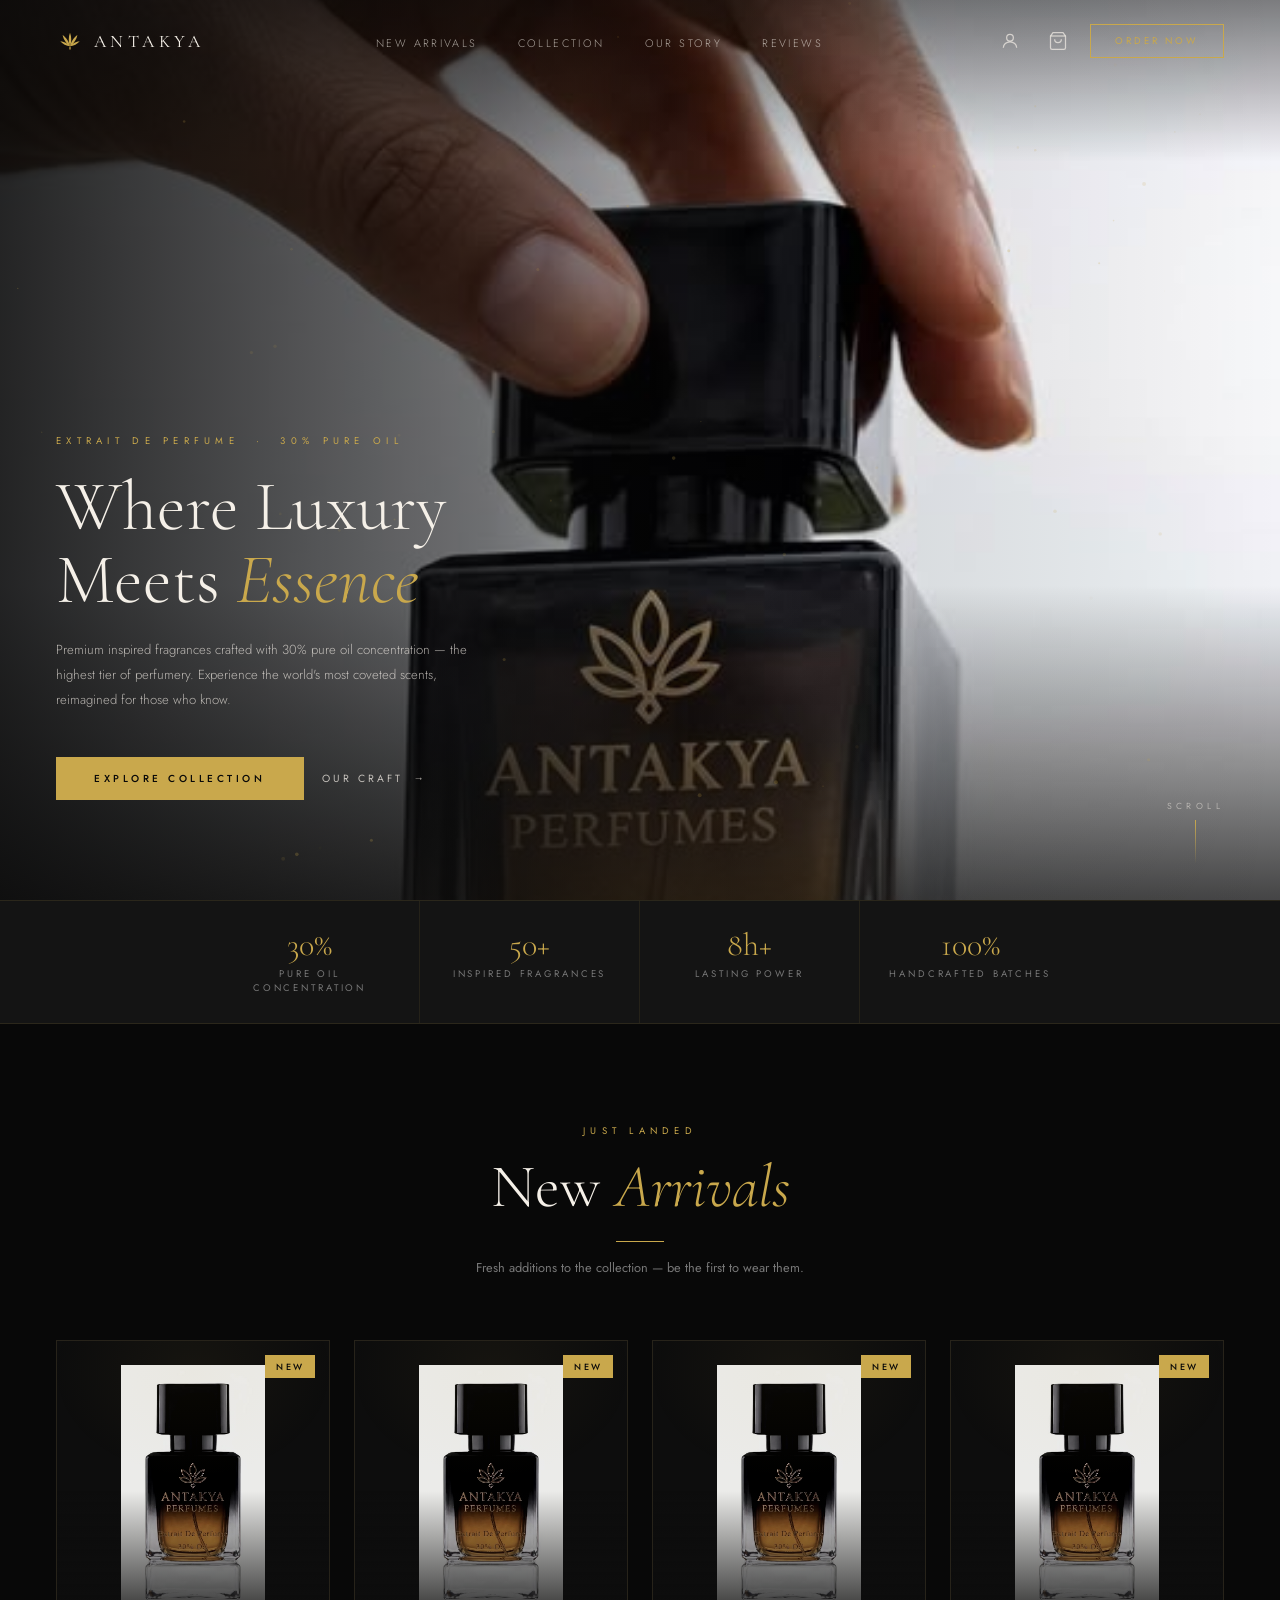
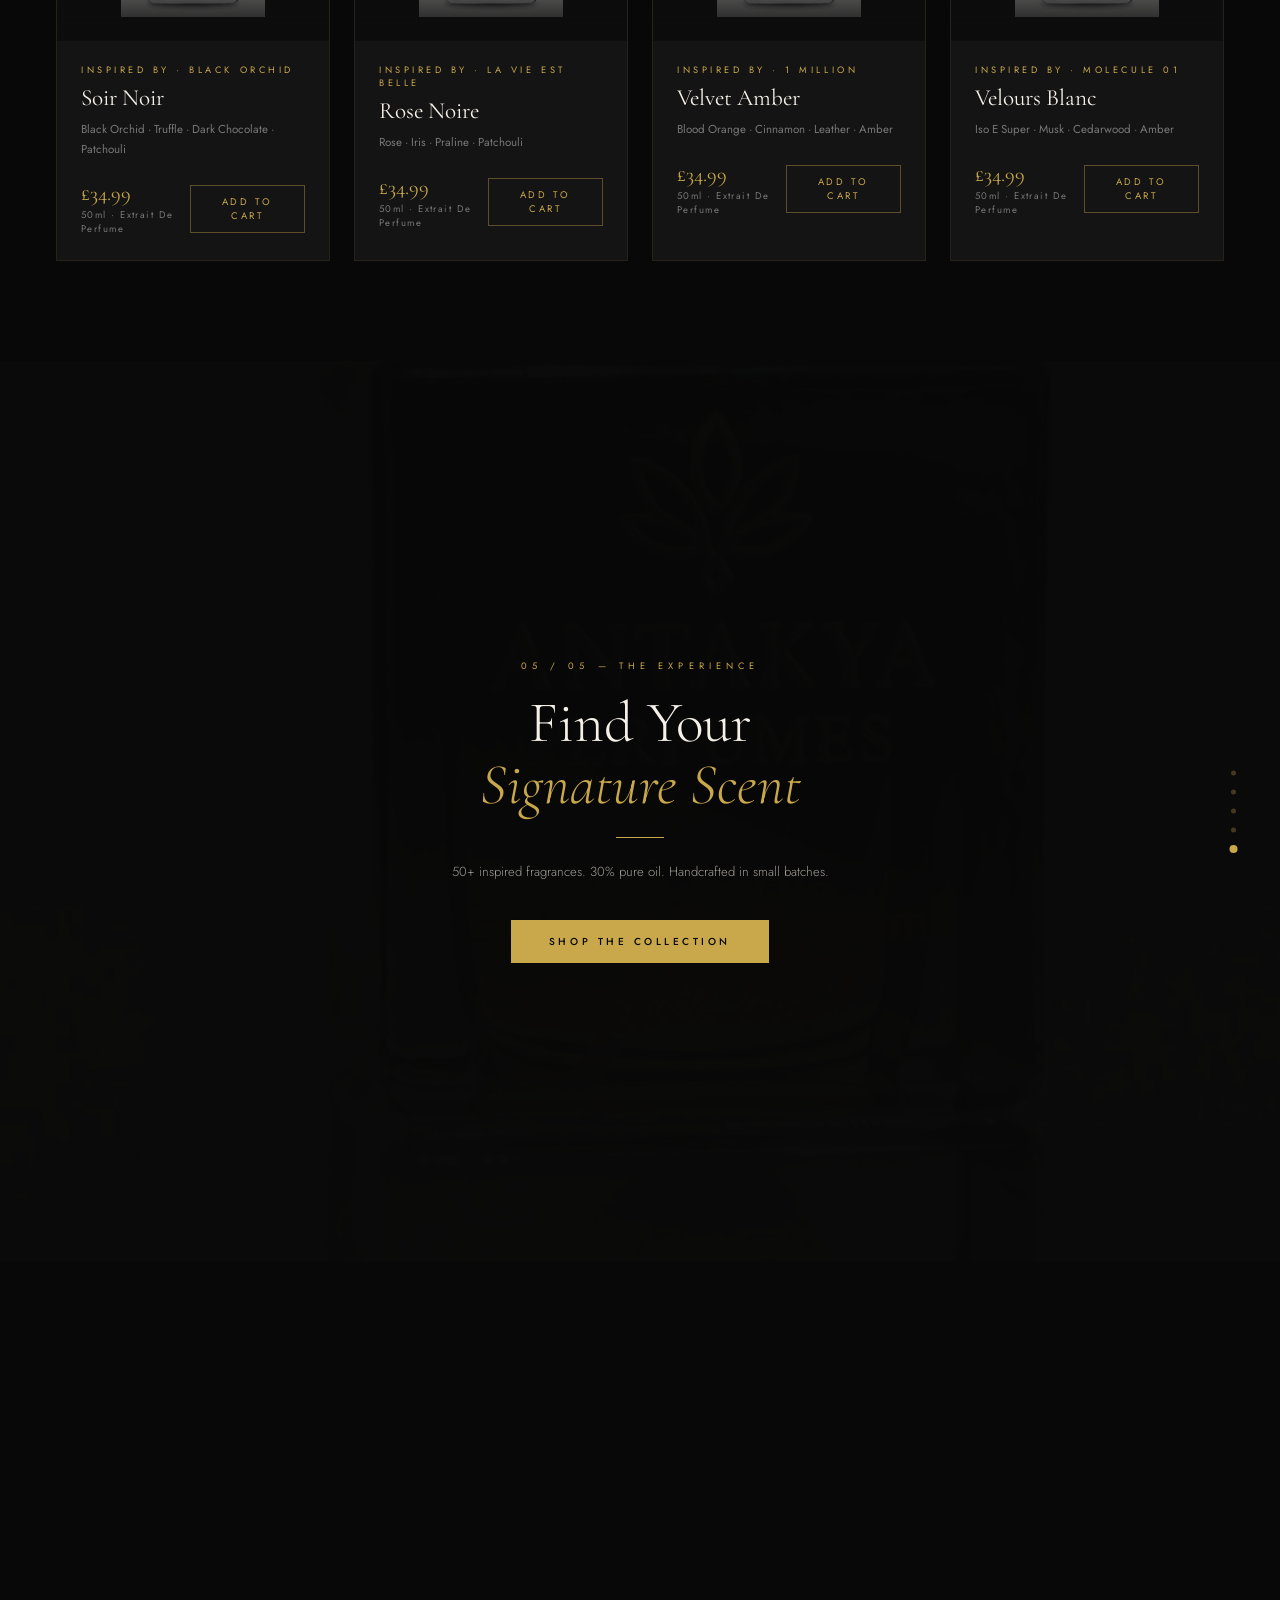
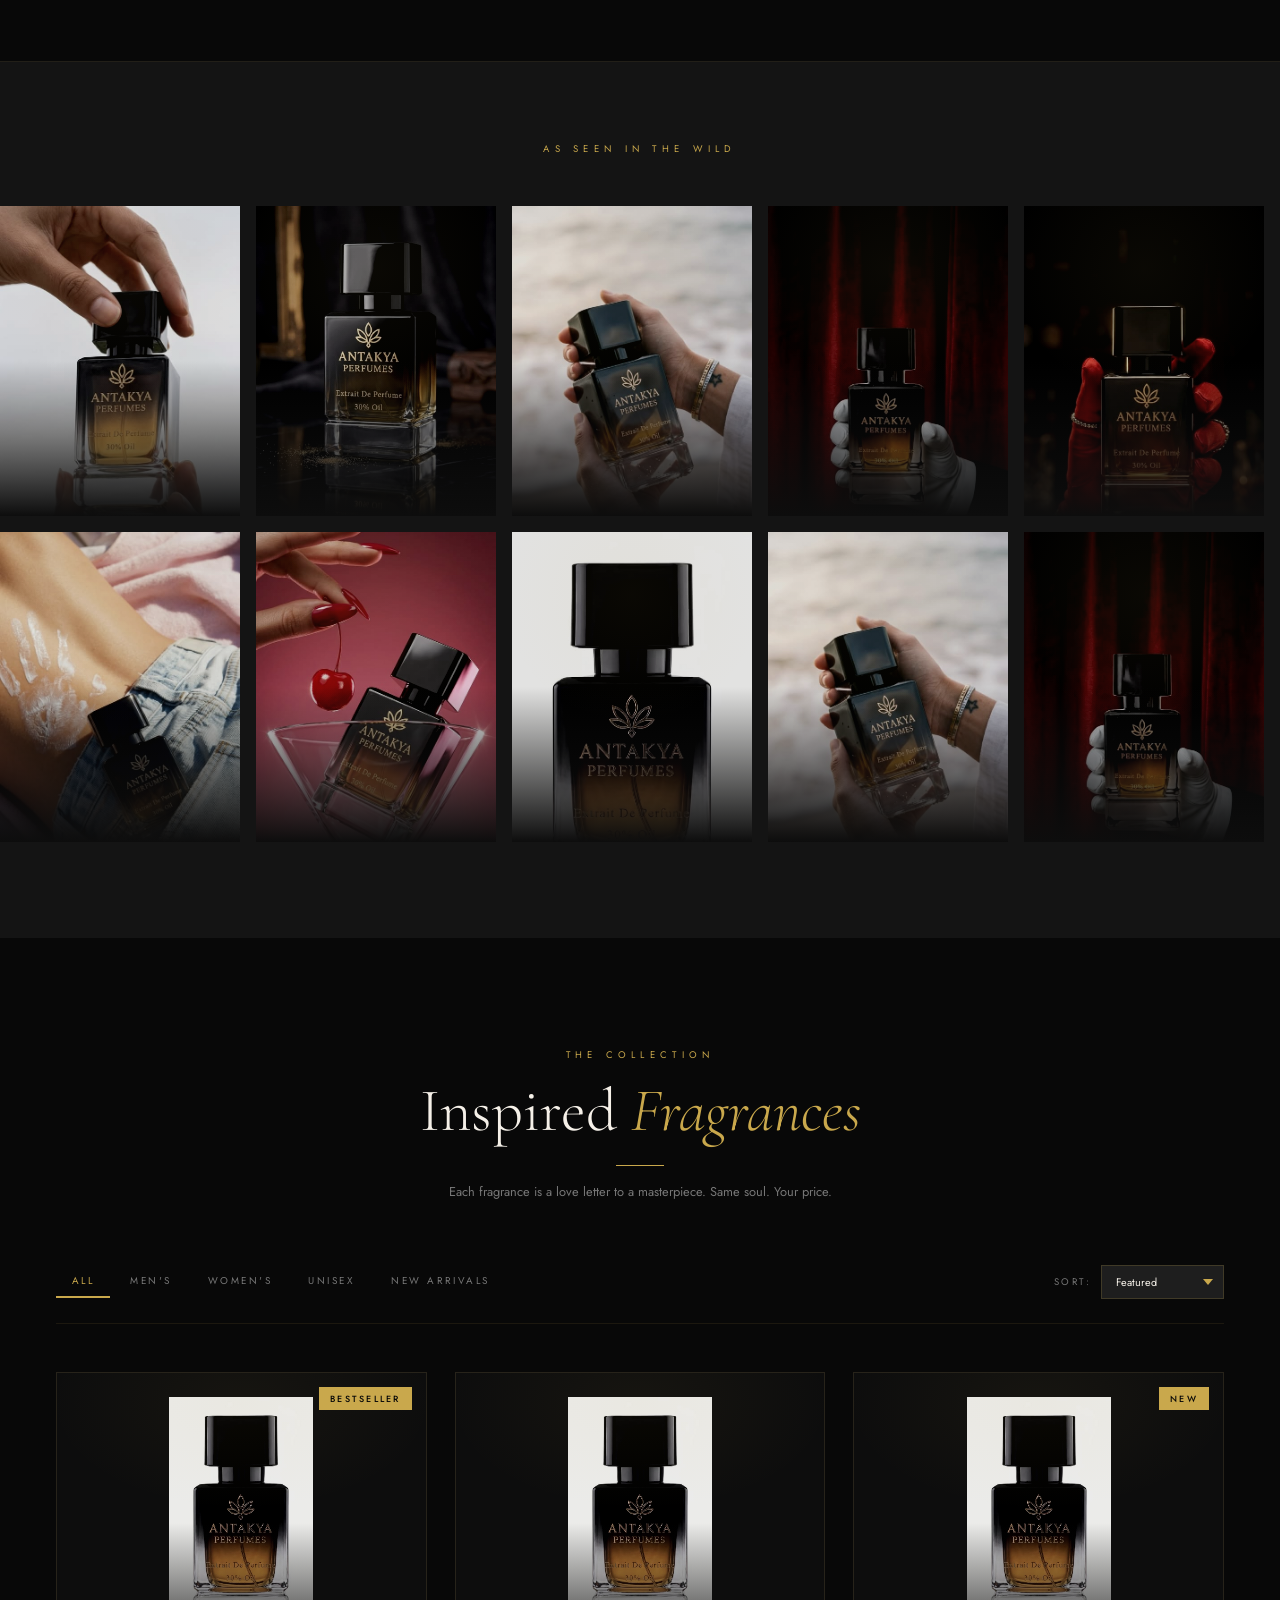
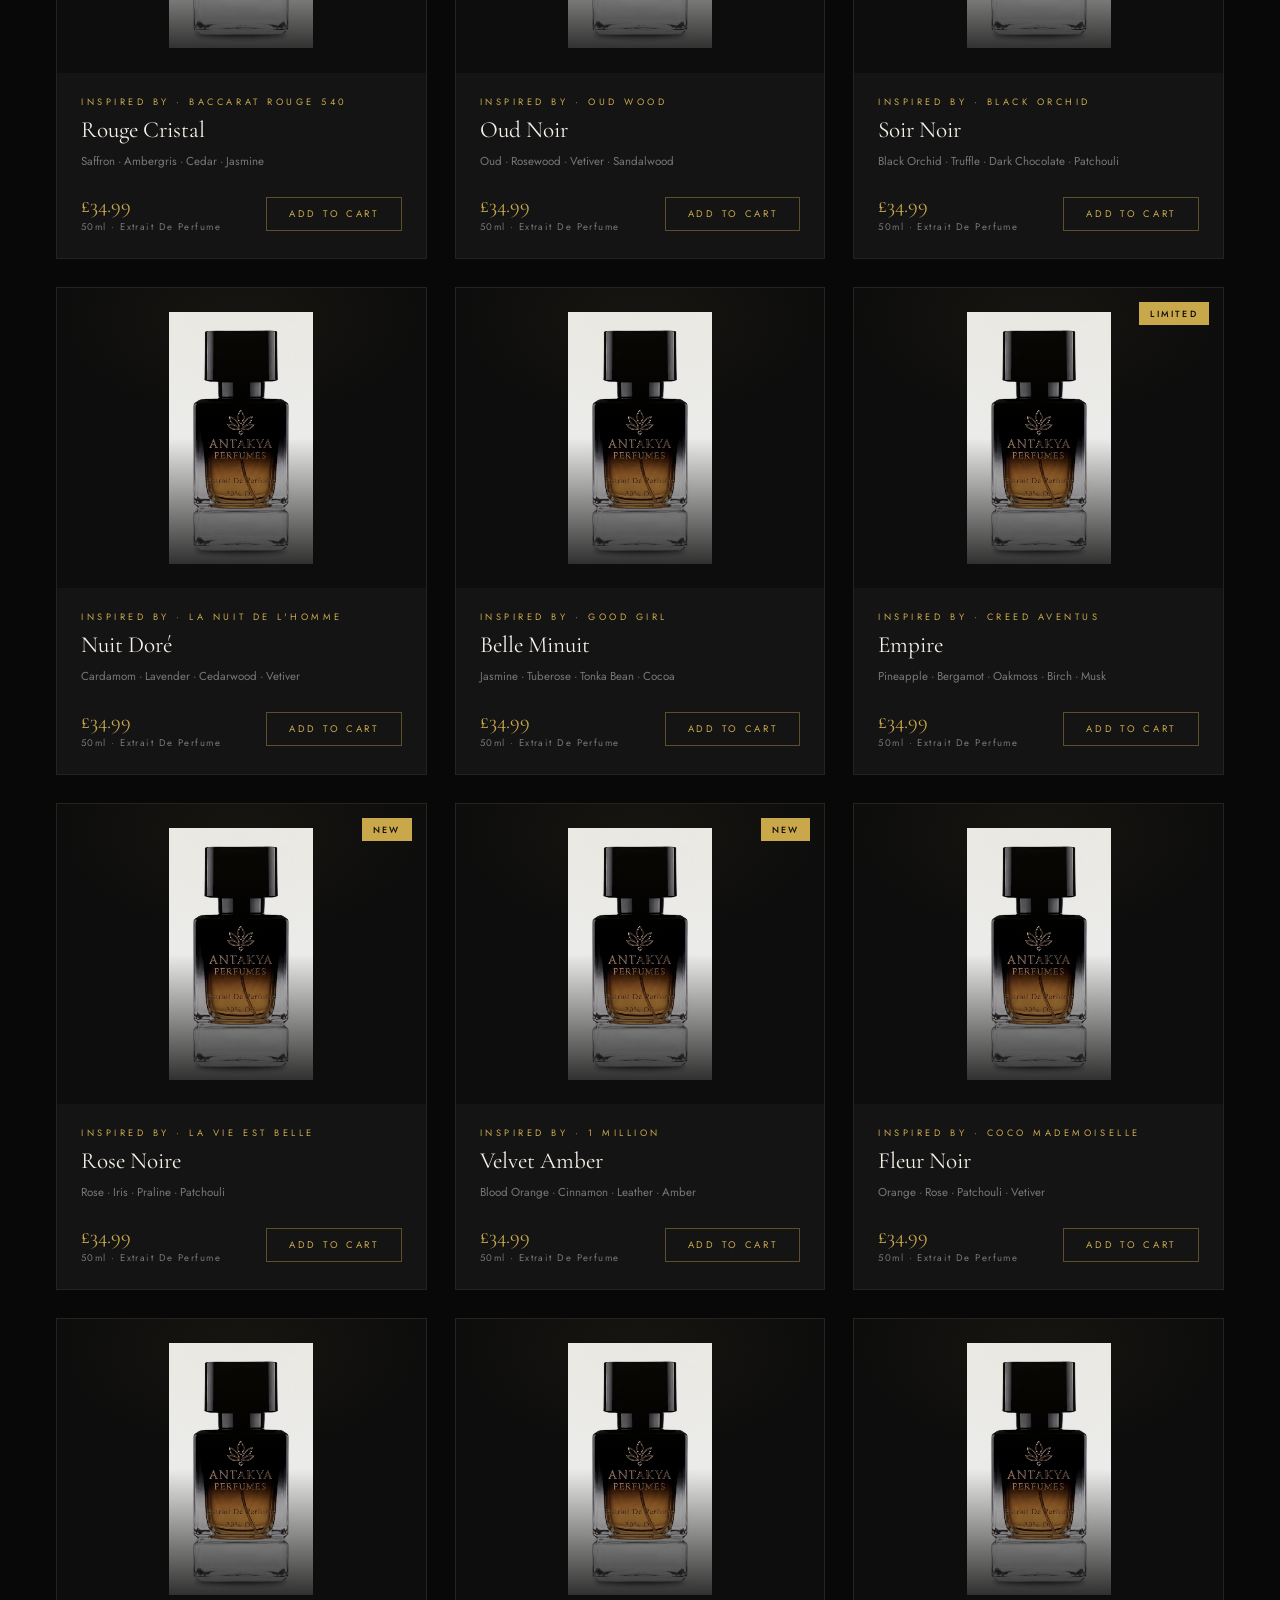
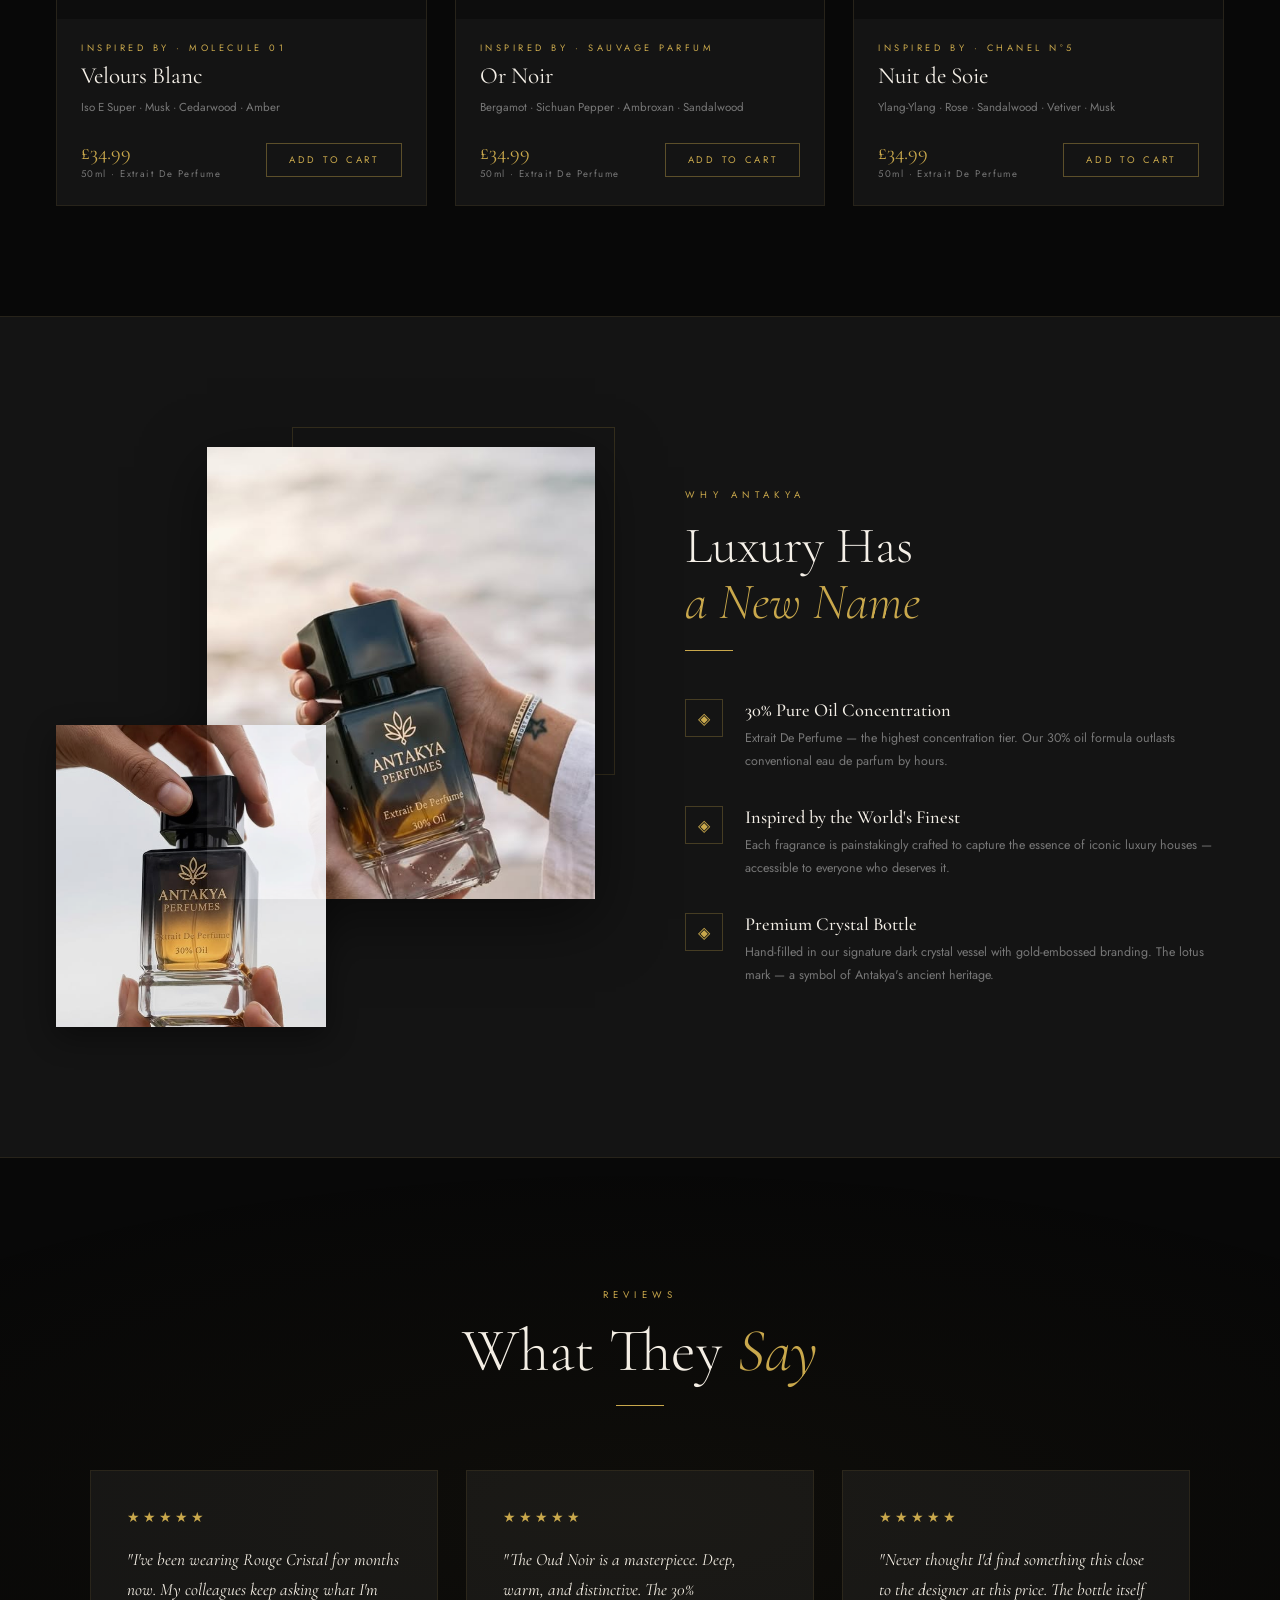
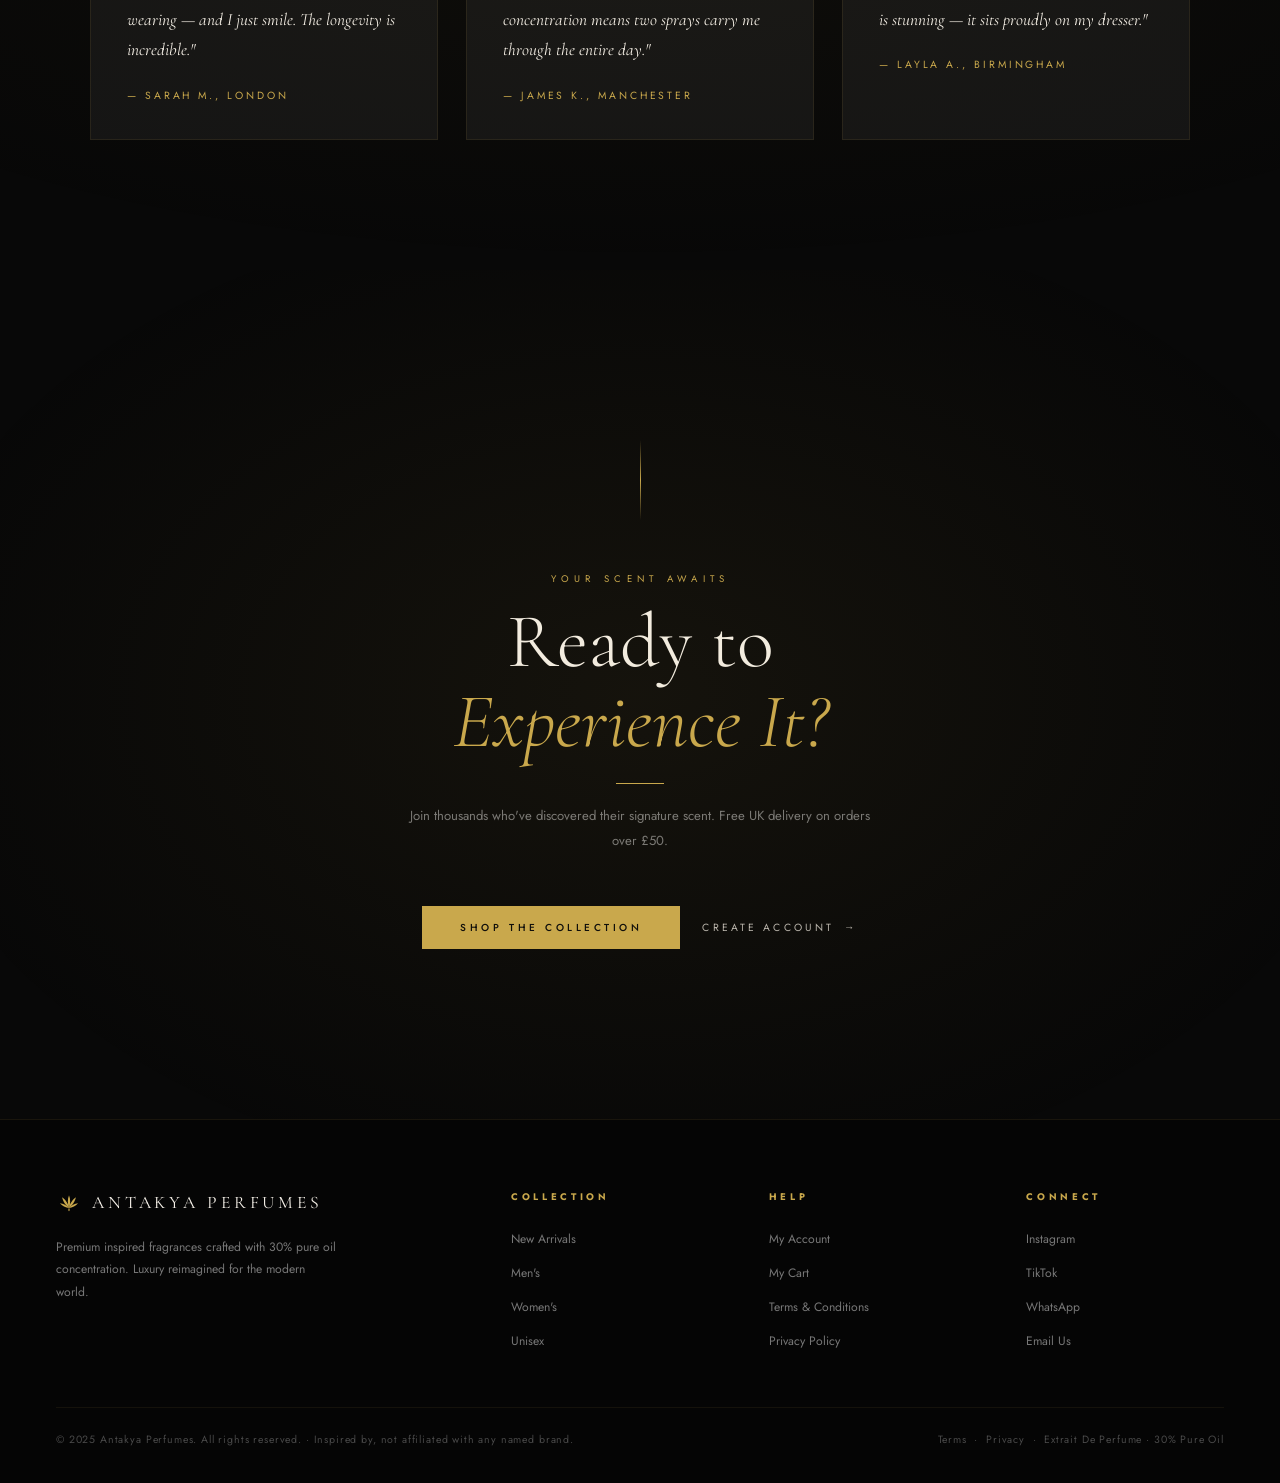
==== index.html @ 70ae2ae8 "Launch Antakya Perfumes website Full e-commerce website for Antakya Perfumes including: - Cinematic " ====
<!DOCTYPE html>
<html lang="en">
<head>
  <meta charset="UTF-8">
  <meta name="viewport" content="width=device-width, initial-scale=1.0">
  <title>Antakya Perfumes | Extrait De Perfume</title>
  <link rel="stylesheet" href="css/shared.css">
  <style>
    /* ── INTRO ──────────────────────────────────── */
    #intro { position:fixed; inset:0; z-index:9999; background:#000; display:flex; flex-direction:column; align-items:center; justify-content:center; gap:20px; transition:opacity 1.2s cubic-bezier(.4,0,.2,1), visibility 1.2s; }
    #intro.out { opacity:0; visibility:hidden; pointer-events:none; }
    .intro-line,.intro-line-b { height:1px; width:0; background:linear-gradient(90deg,transparent,var(--gold),transparent); animation:lineGrow 1.4s cubic-bezier(.4,0,.2,1) forwards; }
    .intro-line { animation-delay:.2s; } .intro-line-b { animation-delay:1.3s; }
    @keyframes lineGrow { to { width:220px; } }
    .intro-logo { text-align:center; opacity:0; transform:translateY(16px); animation:fadeUp 1s ease .9s forwards; }
    .intro-logo svg { width:56px; height:56px; fill:var(--gold); display:block; margin:0 auto 18px; }
    .intro-logo h1 { font-family:'Cormorant Garamond',serif; font-size:2.2rem; letter-spacing:.35em; font-weight:300; color:var(--cream); }
    .intro-logo p { font-size:.62rem; letter-spacing:.55em; text-transform:uppercase; color:var(--gold); margin-top:10px; }
    @keyframes fadeUp { to { opacity:1; transform:none; } }

    /* ── HERO — full-bleed cinematic ────────────── */
    #hero {
      min-height:100vh; position:relative; display:flex;
      align-items:flex-end; overflow:hidden;
      background-image:url('images/hero-hands.jpg');
      background-size:cover;
      background-position:center 18%;
    }
    /* Multi-layer overlay: left dark band for text + bottom fade */
    .hero-overlay {
      position:absolute; inset:0; pointer-events:none;
      background:
        linear-gradient(to right, rgba(8,8,8,.88) 0%, rgba(8,8,8,.55) 38%, rgba(8,8,8,.1) 65%, rgba(8,8,8,0) 100%),
        linear-gradient(to top,   rgba(8,8,8,.75) 0%, rgba(8,8,8,.0) 35%),
        linear-gradient(to bottom,rgba(8,8,8,.5)  0%, transparent 18%);
    }
    #particles-canvas { position:absolute; inset:0; pointer-events:none; opacity:.45; z-index:1; }
    .hero-inner {
      position:relative; z-index:2;
      width:100%; max-width:640px;
      padding:0 56px 100px;
      opacity:0; transform:translateY(28px);
      transition:opacity 1.3s cubic-bezier(.16,1,.3,1) .2s, transform 1.3s cubic-bezier(.16,1,.3,1) .2s;
    }
    .hero-inner.in { opacity:1; transform:none; }
    .hero-eyebrow { font-size:.6rem; letter-spacing:.55em; text-transform:uppercase; color:var(--gold); margin-bottom:22px; display:block; }
    .hero-h1 { font-family:'Cormorant Garamond',serif; font-size:clamp(3rem,5.5vw,5.5rem); font-weight:300; line-height:1.04; color:var(--cream); margin-bottom:22px; }
    .hero-h1 em { font-style:italic; color:var(--gold); }
    .hero-sub { font-size:.82rem; line-height:1.9; color:rgba(245,240,232,.7); max-width:440px; margin-bottom:44px; font-weight:300; }
    .hero-actions { display:flex; gap:18px; align-items:center; flex-wrap:wrap; }
    /* Ken Burns on the whole hero background */
    @keyframes heroKB { from{background-size:110%} to{background-size:100%} }
    #hero { animation:heroKB 8s cubic-bezier(.16,1,.3,1) forwards; }
    .hero-scroll {
      position:absolute; bottom:36px; right:56px; z-index:3;
      display:flex; flex-direction:column; align-items:center; gap:8px;
      opacity:0; animation:fadeUp .8s ease 3.8s forwards;
    }
    .hero-scroll span { font-size:.55rem; letter-spacing:.5em; text-transform:uppercase; color:rgba(245,240,232,.5); }
    .scroll-bar { width:1px; height:44px; background:linear-gradient(to bottom,var(--gold),transparent); animation:scrollDrop 2.4s ease-in-out infinite; }
    @keyframes scrollDrop { 0%{transform:scaleY(0);transform-origin:top;opacity:1}45%{transform:scaleY(1);transform-origin:top;opacity:1}46%{transform:scaleY(1);transform-origin:bottom;opacity:1}100%{transform:scaleY(0);transform-origin:bottom;opacity:0} }

    /* ── STATS ──────────────────────────────────── */
    .stats-bar { background:var(--dark-2); border-top:1px solid rgba(201,168,76,.12); border-bottom:1px solid rgba(201,168,76,.12); display:flex; justify-content:center; }
    .stat-item { flex:1; max-width:220px; padding:28px 24px; text-align:center; border-right:1px solid rgba(201,168,76,.1); }
    .stat-item:last-child { border-right:none; }
    .stat-num { font-family:'Cormorant Garamond',serif; font-size:2rem; color:var(--gold); font-weight:300; line-height:1; }
    .stat-lbl { font-size:.6rem; letter-spacing:.3em; text-transform:uppercase; color:var(--muted); margin-top:6px; }

    /* ── NEW ARRIVALS ───────────────────────────── */
    #new-arrivals { padding:100px 56px; overflow:hidden; }
    .section-head { text-align:center; margin-bottom:60px; }
    .section-tag { font-size:.6rem; letter-spacing:.55em; text-transform:uppercase; color:var(--gold); margin-bottom:16px; }
    .section-h2 { font-family:'Cormorant Garamond',serif; font-size:clamp(2.4rem,5vw,3.8rem); font-weight:300; color:var(--cream); line-height:1.1; }
    .section-h2 em { font-style:italic; color:var(--gold); }
    .section-sub { font-size:.8rem; color:var(--muted); line-height:1.9; margin-top:12px; }
    .new-grid { display:grid; grid-template-columns:repeat(auto-fill,minmax(260px,1fr)); gap:24px; max-width:1280px; margin:0 auto; }
    .new-badge { display:inline-block; background:var(--gold); color:var(--black); font-size:.55rem; letter-spacing:.25em; text-transform:uppercase; padding:4px 10px; font-weight:500; margin-bottom:10px; }

    /* ── HYPERFRAMES ─────────────────────────────── */
    #hyperframes { position:relative; height:500vh; }
    .hf-sticky { position:sticky; top:0; height:100vh; overflow:hidden; }
    .frame { position:absolute; inset:0; display:flex; align-items:center; justify-content:center; opacity:0; pointer-events:none; transition:opacity .9s cubic-bezier(.4,0,.2,1); }
    .frame.active { opacity:1; pointer-events:auto; }
    .frame-overlay { position:absolute; inset:0; pointer-events:none; }
    .frame-bg { position:absolute; inset:0; background-size:cover; background-position:center; transform:scale(1.06); transition:transform 1.2s cubic-bezier(.4,0,.2,1),filter 1.2s; filter:brightness(.22) saturate(1.2); }
    .frame.active .frame-bg { transform:scale(1); filter:brightness(.28) saturate(1.3); }
    .frame-body { position:relative; z-index:2; display:flex; align-items:center; gap:72px; max-width:1160px; width:100%; padding:0 56px; }
    .frame-body--center { justify-content:center; }
    .frame-text-col { flex:1; }
    .frame-img-col { flex:1; display:flex; justify-content:center; }
    .frame-img-col img { max-height:78vh; max-width:100%; object-fit:contain; filter:drop-shadow(0 24px 70px rgba(0,0,0,.8)); opacity:0; transform:translateY(24px); transition:opacity .9s ease .3s,transform .9s cubic-bezier(.16,1,.3,1) .3s; }
    .frame.active .frame-img-col img { opacity:1; transform:none; }
    .frame-tag { font-size:.58rem; letter-spacing:.55em; text-transform:uppercase; color:var(--gold); margin-bottom:20px; opacity:0; transform:translateY(14px); transition:opacity .7s ease .15s,transform .7s ease .15s; }
    .frame.active .frame-tag { opacity:1; transform:none; }
    .frame-h2 { font-family:'Cormorant Garamond',serif; font-size:clamp(2.4rem,4.5vw,4.2rem); font-weight:300; line-height:1.08; color:var(--cream); margin-bottom:20px; opacity:0; transform:translateY(20px); transition:opacity .8s ease .25s,transform .8s cubic-bezier(.16,1,.3,1) .25s; }
    .frame.active .frame-h2 { opacity:1; transform:none; }
    .frame-h2 em { font-style:italic; color:var(--gold); }
    .frame-rule { width:0; height:1px; background:var(--gold); margin-bottom:22px; transition:width .7s ease .45s; }
    .frame.active .frame-rule { width:48px; }
    .frame-p { font-size:.82rem; line-height:1.9; color:rgba(245,240,232,.65); max-width:440px; font-weight:300; opacity:0; transform:translateY(14px); transition:opacity .7s ease .4s,transform .7s ease .4s; }
    .frame.active .frame-p { opacity:1; transform:none; }
    .frame-cta-wrap { margin-top:36px; opacity:0; transform:translateY(14px); transition:opacity .6s ease .6s,transform .6s ease .6s; }
    .frame.active .frame-cta-wrap { opacity:1; transform:none; }
    .hf-dots { position:absolute; right:44px; top:50%; transform:translateY(-50%); z-index:10; display:flex; flex-direction:column; gap:14px; }
    .hf-dot { width:5px; height:5px; border-radius:50%; background:rgba(201,168,76,.3); cursor:pointer; transition:background .3s,transform .3s; }
    .hf-dot.on { background:var(--gold); transform:scale(1.6); }

    /* ── GALLERY STRIP ──────────────────────────── */
    #gallery { padding:80px 0; background:var(--dark-2); border-top:1px solid rgba(201,168,76,.08); overflow:hidden; }
    .gallery-label { text-align:center; font-size:.6rem; letter-spacing:.55em; text-transform:uppercase; color:var(--gold); margin-bottom:50px; }
    .gallery-track-wrap { overflow:hidden; margin-bottom:16px; }
    .gallery-track { display:flex; gap:16px; width:max-content; }
    .gallery-track--fwd  { animation:marquee 24s linear infinite; }
    .gallery-track--bwd  { animation:marquee 24s linear infinite reverse; }
    @keyframes marquee { from{transform:translateX(0)}to{transform:translateX(-50%)} }
    .gallery-track:hover { animation-play-state:paused; }
    .gallery-card { width:240px; height:310px; flex-shrink:0; position:relative; overflow:hidden; cursor:zoom-in; }
    .gallery-card-inner { position:absolute; inset:0; background:#0d0d0d; overflow:hidden; transition:transform .5s cubic-bezier(.16,1,.3,1); }
    .gallery-card:hover .gallery-card-inner { transform:scale(1.03); }
    .gallery-card-inner::before { content:''; position:absolute; inset:0; background:radial-gradient(ellipse 80% 60% at 50% 20%,rgba(201,168,76,.05) 0%,transparent 70%); z-index:2; pointer-events:none; }
    .gallery-card-inner::after  { content:''; position:absolute; bottom:0; left:0; right:0; height:50%; background:linear-gradient(to top,#0d0d0d 0%,transparent 100%); z-index:2; pointer-events:none; }
    .gallery-card img { width:100%; height:100%; object-fit:cover; object-position:center top; filter:brightness(.85) contrast(1.12) saturate(.82); transition:transform .6s cubic-bezier(.16,1,.3,1); }
    .gallery-card:hover img { transform:scale(1.05); }
    .gallery-card::after { content:''; position:absolute; inset:0; border:1px solid transparent; transition:border-color .4s; z-index:3; pointer-events:none; }
    .gallery-card:hover::after { border-color:rgba(201,168,76,.4); }

    /* ── COLLECTION & FILTER ────────────────────── */
    #collection { padding:110px 56px; }
    .filter-bar { max-width:1280px; margin:0 auto 48px; display:flex; align-items:center; justify-content:space-between; flex-wrap:wrap; gap:16px; border-bottom:1px solid rgba(201,168,76,.1); padding-bottom:24px; }
    .filter-tabs { display:flex; gap:4px; flex-wrap:wrap; }
    .filter-tab { background:none; border:none; color:var(--muted); font-size:.62rem; letter-spacing:.25em; text-transform:uppercase; padding:8px 16px; cursor:pointer; font-family:'Jost',sans-serif; transition:color .3s,background .3s; border-bottom:2px solid transparent; }
    .filter-tab:hover { color:var(--cream); }
    .filter-tab.active { color:var(--gold); border-bottom-color:var(--gold); }
    .filter-sort { display:flex; align-items:center; gap:10px; }
    .filter-sort label { font-size:.6rem; letter-spacing:.25em; text-transform:uppercase; color:var(--muted); }
    .filter-sort select { background:var(--dark-3); border:1px solid rgba(201,168,76,.2); color:var(--cream); padding:8px 14px; font-size:.68rem; font-family:'Jost',sans-serif; cursor:pointer; outline:none; -webkit-appearance:none; appearance:none; padding-right:28px; background-image:url("data:image/svg+xml,%3Csvg xmlns='http://www.w3.org/2000/svg' width='10' height='6'%3E%3Cpath d='M0 0l5 6 5-6z' fill='%23c9a84c'/%3E%3C/svg%3E"); background-repeat:no-repeat; background-position:right 10px center; }

    .products-grid { display:grid; grid-template-columns:repeat(3,1fr); gap:28px; max-width:1280px; margin:0 auto; }
    .product-card { background:var(--dark-2); border:1px solid rgba(201,168,76,.1); transition:border-color .4s,transform .4s,box-shadow .4s; cursor:pointer; }
    .product-card:hover { border-color:rgba(201,168,76,.42); transform:translateY(-5px); box-shadow:0 24px 70px rgba(0,0,0,.55); }
    .product-card.hidden { display:none; }
    .prod-img { height:300px; background:#0d0d0d; position:relative; overflow:hidden; display:flex; align-items:center; justify-content:center; }
    .prod-img::before { content:''; position:absolute; inset:0; background:radial-gradient(ellipse 80% 55% at 50% 10%,rgba(201,168,76,.05) 0%,transparent 65%); z-index:2; pointer-events:none; }
    .prod-img::after  { content:''; position:absolute; bottom:0; left:0; right:0; height:50%; background:linear-gradient(to top,#0d0d0d 0%,transparent 100%); z-index:2; pointer-events:none; }
    .prod-img img { height:84%; max-width:100%; object-fit:contain; filter:brightness(.88) contrast(1.12) saturate(.84); transition:transform .6s cubic-bezier(.16,1,.3,1); position:relative; z-index:1; }
    .product-card:hover .prod-img img { transform:scale(1.06) translateY(-8px); }
    .prod-badge { position:absolute; top:14px; right:14px; z-index:3; background:var(--gold); color:var(--black); font-size:.56rem; letter-spacing:.25em; text-transform:uppercase; padding:5px 11px; font-weight:500; }
    .prod-info { padding:22px 24px 24px; }
    .prod-inspired { font-size:.58rem; letter-spacing:.38em; text-transform:uppercase; color:var(--gold); margin-bottom:8px; }
    .prod-name { font-family:'Cormorant Garamond',serif; font-size:1.45rem; font-weight:400; color:var(--cream); margin-bottom:8px; }
    .prod-notes { font-size:.72rem; color:var(--muted); line-height:1.7; margin-bottom:22px; }
    .prod-footer { display:flex; align-items:center; justify-content:space-between; }
    .prod-price { font-family:'Cormorant Garamond',serif; font-size:1.3rem; color:var(--gold); }
    .prod-vol { font-size:.6rem; color:var(--muted); letter-spacing:.15em; margin-top:2px; }
    .prod-btn { background:transparent; border:1px solid rgba(201,168,76,.4); color:var(--gold); padding:9px 22px; font-size:.6rem; letter-spacing:.28em; text-transform:uppercase; cursor:pointer; font-family:'Jost',sans-serif; transition:background .3s,border-color .3s,color .3s; }
    .prod-btn:hover { background:var(--gold); border-color:var(--gold); color:var(--black); }
    .no-results { grid-column:1/-1; text-align:center; padding:80px; color:var(--muted); font-size:.82rem; letter-spacing:.05em; }

    /* ── WHY ────────────────────────────────────── */
    #why { padding:130px 56px; background:var(--dark-2); border-top:1px solid rgba(201,168,76,.1); border-bottom:1px solid rgba(201,168,76,.1); }
    .why-inner { max-width:1200px; margin:0 auto; display:grid; grid-template-columns:1fr 1fr; gap:90px; align-items:center; }
    .why-imgs { position:relative; height:580px; }
    .why-img-a { position:absolute; right:0; top:0; width:72%; height:78%; object-fit:cover; object-position:center top; border-radius:0; box-shadow:0 20px 60px rgba(0,0,0,.5); }
    .why-img-b { position:absolute; left:0; bottom:0; width:50%; height:52%; object-fit:cover; object-position:center 25%; box-shadow:0 10px 30px rgba(0,0,0,.45); opacity:.92; }
    .why-img-frame { position:absolute; top:-20px; right:-20px; width:60%; height:60%; border:1px solid rgba(201,168,76,.18); pointer-events:none; }
    .why-features { display:flex; flex-direction:column; gap:34px; margin-top:48px; }
    .why-feat { display:flex; gap:22px; align-items:flex-start; }
    .why-feat-icon { width:38px; height:38px; border:1px solid rgba(201,168,76,.28); display:flex; align-items:center; justify-content:center; flex-shrink:0; color:var(--gold); font-size:1rem; }
    .why-feat-title { font-family:'Cormorant Garamond',serif; font-size:1.15rem; color:var(--cream); margin-bottom:6px; font-weight:500; }
    .why-feat-text { font-size:.78rem; color:var(--muted); line-height:1.8; }

    /* ── TESTIMONIALS ───────────────────────────── */
    #testimonials { padding:130px 56px; position:relative; overflow:hidden; }
    .testi-bg { position:absolute; inset:0; background:radial-gradient(ellipse 80% 50% at center,rgba(201,168,76,.04),transparent); pointer-events:none; }
    .testi-grid { display:grid; grid-template-columns:repeat(3,1fr); gap:28px; max-width:1100px; margin:64px auto 0; }
    .testi-card { background:var(--dark-2); border:1px solid rgba(201,168,76,.1); padding:36px; }
    .testi-stars { color:var(--gold); letter-spacing:3px; margin-bottom:18px; font-size:.9rem; }
    .testi-quote { font-family:'Cormorant Garamond',serif; font-size:1.08rem; color:var(--cream); line-height:1.75; font-style:italic; margin-bottom:22px; }
    .testi-by { font-size:.65rem; letter-spacing:.28em; text-transform:uppercase; color:var(--gold); }

    /* ── CTA ────────────────────────────────────── */
    #cta { padding:170px 56px; text-align:center; position:relative; overflow:hidden; }
    .cta-bg { position:absolute; inset:0; background:radial-gradient(ellipse 60% 60% at center,rgba(201,168,76,.07),transparent); pointer-events:none; }
    .cta-vert-line { width:1px; height:80px; background:linear-gradient(to bottom,transparent,var(--gold),transparent); margin:0 auto 52px; }
    .cta-h2 { font-family:'Cormorant Garamond',serif; font-size:clamp(2.8rem,6vw,5.2rem); font-weight:300; color:var(--cream); line-height:1.05; max-width:680px; margin:0 auto 20px; }
    .cta-h2 em { font-style:italic; color:var(--gold); }
    .cta-sub { font-size:.82rem; color:var(--muted); line-height:1.9; max-width:480px; margin:0 auto 52px; }
    .cta-btns { display:flex; gap:22px; justify-content:center; align-items:center; flex-wrap:wrap; }

    /* ── REVEAL ─────────────────────────────────── */
    .reveal { opacity:0; transform:translateY(36px); transition:opacity .9s cubic-bezier(.16,1,.3,1),transform .9s cubic-bezier(.16,1,.3,1); }
    .reveal.in { opacity:1; transform:none; }
    .reveal-s > * { opacity:0; transform:translateY(28px); transition:opacity .7s cubic-bezier(.16,1,.3,1),transform .7s cubic-bezier(.16,1,.3,1); }
    .reveal-s.in > *:nth-child(1){opacity:1;transform:none;transition-delay:.05s}.reveal-s.in > *:nth-child(2){opacity:1;transform:none;transition-delay:.15s}.reveal-s.in > *:nth-child(3){opacity:1;transform:none;transition-delay:.25s}.reveal-s.in > *:nth-child(4){opacity:1;transform:none;transition-delay:.35s}.reveal-s.in > *:nth-child(5){opacity:1;transform:none;transition-delay:.45s}.reveal-s.in > *:nth-child(6){opacity:1;transform:none;transition-delay:.55s}

    @media(max-width:900px){
      .hero-inner{flex-direction:column;padding:110px 28px 60px;text-align:center;gap:36px}
      .hero-copy{transform:translateY(20px)}.hero-copy.in{transform:none}
      .hero-sub{margin:0 auto 40px}.hero-actions{justify-content:center}
      .bottle-slideshow{height:44vh}.hero-slide img{max-height:44vh}
      .stats-bar{flex-wrap:wrap}.stat-item{max-width:50%;flex:0 0 50%;border-bottom:1px solid rgba(201,168,76,.1)}
      #new-arrivals,#collection,#why,#testimonials,#cta{padding:80px 24px}
      .products-grid{grid-template-columns:1fr}
      .why-inner{grid-template-columns:1fr;gap:40px}.why-imgs{height:320px}
      .testi-grid{grid-template-columns:1fr}
      .frame-body{flex-direction:column !important;gap:32px;padding:0 24px}
      .frame-img-col img{max-height:38vh}.hf-dots{right:16px}
      .frame-text-col{text-align:center !important}.frame-rule{margin-left:auto;margin-right:auto}
      .filter-bar{flex-direction:column;align-items:flex-start}
    }
  </style>
</head>
<body>

<!-- LOTUS SVG SYMBOL -->
<svg style="display:none" xmlns="http://www.w3.org/2000/svg">
  <symbol id="lotus" viewBox="0 0 64 64">
    <g transform="translate(32,44)">
      <path d="M0,0 C-3.8,-9 -3.8,-22 0,-31 C3.8,-22 3.8,-9 0,0Z"/>
      <path d="M0,0 C-3.8,-9 -3.8,-22 0,-31 C3.8,-22 3.8,-9 0,0Z" transform="rotate(-33)"/>
      <path d="M0,0 C-3.8,-9 -3.8,-22 0,-31 C3.8,-22 3.8,-9 0,0Z" transform="rotate(33)"/>
      <path d="M0,0 C-3.2,-7 -3.2,-18 0,-25 C3.2,-18 3.2,-7 0,0Z" transform="rotate(-63)"/>
      <path d="M0,0 C-3.2,-7 -3.2,-18 0,-25 C3.2,-18 3.2,-7 0,0Z" transform="rotate(63)"/>
      <path d="M0,0 C-2.2,2 -2,6.5 0,8.5 C2,6.5 2.2,2 0,0Z"/>
    </g>
  </symbol>
</svg>

<!-- CINEMATIC INTRO -->
<div id="intro">
  <div class="intro-line"></div>
  <div class="intro-logo">
    <svg viewBox="0 0 64 64"><use href="#lotus"/></svg>
    <h1>ANTAKYA PERFUMES</h1>
    <p>Extrait De Perfume &nbsp;·&nbsp; 30% Pure Oil</p>
  </div>
  <div class="intro-line-b"></div>
</div>

<!-- NAV -->
<nav id="nav">
  <a href="index.html" class="nav-logo">
    <svg viewBox="0 0 64 64" fill="var(--gold)"><use href="#lotus"/></svg>
    <span>ANTAKYA</span>
  </a>
  <ul class="nav-links">
    <li><a href="#new-arrivals">New Arrivals</a></li>
    <li><a href="#collection">Collection</a></li>
    <li><a href="#why">Our Story</a></li>
    <li><a href="#testimonials">Reviews</a></li>
  </ul>
  <div class="nav-right">
    <a href="account.html" class="nav-icon-btn nav-account-icon" title="Account">
      <svg viewBox="0 0 24 24"><circle cx="12" cy="8" r="4"/><path d="M4 20c0-4 3.6-7 8-7s8 3 8 7"/></svg>
      <span class="account-label"></span>
    </a>
    <button class="nav-icon-btn open-cart" aria-label="Cart">
      <svg viewBox="0 0 24 24"><path d="M6 2L3 6v14a2 2 0 002 2h14a2 2 0 002-2V6l-3-4z"/><line x1="3" y1="6" x2="21" y2="6"/><path d="M16 10a4 4 0 01-8 0"/></svg>
      <span class="cart-count">0</span>
    </button>
    <a href="account.html" class="nav-btn">Order Now</a>
  </div>
</nav>

<!-- HERO — full-bleed hands photo -->
<section id="hero">
  <div class="hero-overlay"></div>
  <canvas id="particles-canvas"></canvas>
  <div class="hero-inner" id="hero-copy">
    <span class="hero-eyebrow">Extrait De Perfume &nbsp;·&nbsp; 30% Pure Oil</span>
    <h1 class="hero-h1">Where Luxury<br>Meets <em>Essence</em></h1>
    <p class="hero-sub">Premium inspired fragrances crafted with 30% pure oil concentration — the highest tier of perfumery. Experience the world's most coveted scents, reimagined for those who know.</p>
    <div class="hero-actions">
      <a href="#collection" class="btn-gold">Explore Collection</a>
      <a href="#hyperframes" class="btn-ghost">Our Craft</a>
    </div>
  </div>
  <div class="hero-scroll"><span>Scroll</span><div class="scroll-bar"></div></div>
</section>

<!-- STATS -->
<div class="stats-bar reveal-s">
  <div class="stat-item"><div class="stat-num">30%</div><div class="stat-lbl">Pure Oil Concentration</div></div>
  <div class="stat-item"><div class="stat-num">50+</div><div class="stat-lbl">Inspired Fragrances</div></div>
  <div class="stat-item"><div class="stat-num">8h+</div><div class="stat-lbl">Lasting Power</div></div>
  <div class="stat-item"><div class="stat-num">100%</div><div class="stat-lbl">Handcrafted Batches</div></div>
</div>

<!-- NEW ARRIVALS -->
<section id="new-arrivals">
  <div class="section-head reveal">
    <p class="section-tag">Just Landed</p>
    <h2 class="section-h2">New <em>Arrivals</em></h2>
    <div style="width:48px;height:1px;background:var(--gold);margin:20px auto 14px"></div>
    <p class="section-sub">Fresh additions to the collection — be the first to wear them.</p>
  </div>
  <div class="new-grid reveal-s" id="new-arrivals-grid"></div>
</section>

<!-- HYPERFRAMES -->
<section id="hyperframes">
  <div class="hf-sticky">
    <div class="hf-dots" id="hf-dots">
      <div class="hf-dot on" data-f="0"></div><div class="hf-dot" data-f="1"></div>
      <div class="hf-dot" data-f="2"></div><div class="hf-dot" data-f="3"></div><div class="hf-dot" data-f="4"></div>
    </div>
    <div class="frame active" id="f0">
      <div class="frame-bg" style="background-image:url('images/bottle-two.jpg')"></div>
      <div class="frame-overlay" style="background:linear-gradient(to right,rgba(8,8,8,.95) 38%,rgba(8,8,8,.55) 100%)"></div>
      <div class="frame-body">
        <div class="frame-text-col">
          <p class="frame-tag">01 / 05 — The Collection</p>
          <h2 class="frame-h2">Two Bottles.<br><em>One Vision.</em></h2>
          <div class="frame-rule"></div>
          <p class="frame-p">Every Antakya Perfumes bottle is filled with 30% pure oil — Extrait De Perfume concentration. The highest tier in fragrance intensity, delivering longevity that carries you from morning to midnight.</p>
        </div>
        <div class="frame-img-col"><img src="images/bottle-two.jpg" alt="Two Antakya bottles"></div>
      </div>
    </div>
    <div class="frame" id="f1">
      <div class="frame-bg" style="background-image:url('images/bottle-reflection.jpg')"></div>
      <div class="frame-overlay" style="background:linear-gradient(to left,rgba(8,8,8,.96) 38%,rgba(8,8,8,.5) 100%)"></div>
      <div class="frame-body" style="flex-direction:row-reverse">
        <div class="frame-text-col" style="text-align:right">
          <p class="frame-tag">02 / 05 — The Essence</p>
          <h2 class="frame-h2">Reflection<br>of <em>Luxury</em></h2>
          <div class="frame-rule" style="margin-left:auto"></div>
          <p class="frame-p" style="margin-left:auto">Inspired by the world's most coveted fragrances, each Antakya scent captures the soul of luxury perfumery — the same captivating presence, without the premium price tag.</p>
        </div>
        <div class="frame-img-col"><img src="images/bottle-reflection.jpg" alt="Reflection"></div>
      </div>
    </div>
    <div class="frame" id="f2">
      <div class="frame-bg" style="background-image:url('images/bottle-hero.jpg');filter:brightness(.18) saturate(1.4)"></div>
      <div class="frame-overlay" style="background:radial-gradient(ellipse 50% 70% at 50% 50%,rgba(201,168,76,.06) 0%,rgba(8,8,8,.9) 70%)"></div>
      <div class="frame-body frame-body--center" style="flex-direction:column;text-align:center;gap:0">
        <p class="frame-tag">03 / 05 — The Signature</p>
        <h2 class="frame-h2">Antakya<br><em>Perfumes</em></h2>
        <div class="frame-rule" style="margin:0 auto 22px"></div>
        <p class="frame-p" style="text-align:center">A dark crystal vessel that transforms golden liquid into art. Each spray tells a story of ancient trade routes, exotic spices, and timeless elegance.</p>
      </div>
      <img src="images/bottle-hero.jpg" style="position:absolute;right:4%;bottom:0;height:90vh;object-fit:contain;filter:drop-shadow(0 0 80px rgba(201,168,76,.14));opacity:.85;z-index:1;" alt="">
    </div>
    <div class="frame" id="f3">
      <div class="frame-bg" style="background-image:url('images/bottle-close1.jpg')"></div>
      <div class="frame-overlay" style="background:linear-gradient(to left,rgba(8,8,8,.96) 36%,rgba(8,8,8,.5) 100%)"></div>
      <div class="frame-body" style="flex-direction:row-reverse">
        <div class="frame-text-col" style="text-align:right">
          <p class="frame-tag">04 / 05 — The Detail</p>
          <h2 class="frame-h2">Every Detail<br><em>Matters</em></h2>
          <div class="frame-rule" style="margin-left:auto"></div>
          <p class="frame-p" style="margin-left:auto">Gold-embossed branding. The lotus mark — symbol of ancient Antakya, gateway of the Silk Road. Hand-filled in small batches. Nothing mass-produced.</p>
        </div>
        <div class="frame-img-col"><img src="images/bottle-close1.jpg" alt="Detail"></div>
      </div>
    </div>
    <div class="frame" id="f4">
      <div class="frame-bg" style="background-image:url('images/bottle-close2.jpg');filter:brightness(.12) saturate(1.3)"></div>
      <div class="frame-overlay" style="background:rgba(8,8,8,.88)"></div>
      <div class="frame-body frame-body--center" style="flex-direction:column;text-align:center;gap:0">
        <p class="frame-tag">05 / 05 — The Experience</p>
        <h2 class="frame-h2">Find Your<br><em>Signature Scent</em></h2>
        <div class="frame-rule" style="margin:0 auto 22px"></div>
        <p class="frame-p" style="text-align:center">50+ inspired fragrances. 30% pure oil. Handcrafted in small batches.</p>
        <div class="frame-cta-wrap"><a href="#collection" class="btn-gold">Shop the Collection</a></div>
      </div>
    </div>
  </div>
</section>

<!-- GALLERY STRIP — lifestyle editorial photos -->
<section id="gallery">
  <p class="gallery-label">As Seen In The Wild</p>
  <div class="gallery-track-wrap">
    <div class="gallery-track gallery-track--fwd">
      <div class="gallery-card"><div class="gallery-card-inner"><img src="images/hero-hands.jpg"        alt="Antakya Perfumes"></div></div>
      <div class="gallery-card"><div class="gallery-card-inner"><img src="images/lifestyle-marble.jpg"  alt="Antakya Perfumes"></div></div>
      <div class="gallery-card"><div class="gallery-card-inner"><img src="images/lifestyle-beach.jpg"   alt="Antakya Perfumes"></div></div>
      <div class="gallery-card"><div class="gallery-card-inner"><img src="images/lifestyle-butler.jpg"  alt="Antakya Perfumes"></div></div>
      <div class="gallery-card"><div class="gallery-card-inner"><img src="images/lifestyle-redglove.jpg" alt="Antakya Perfumes"></div></div>
      <div class="gallery-card"><div class="gallery-card-inner"><img src="images/lifestyle-cocktail.jpg" alt="Antakya Perfumes"></div></div>
      <div class="gallery-card"><div class="gallery-card-inner"><img src="images/lifestyle-pool.jpg"    alt="Antakya Perfumes"></div></div>
      <div class="gallery-card"><div class="gallery-card-inner"><img src="images/lifestyle-bed.jpg"     alt="Antakya Perfumes"></div></div>
      <!-- duplicate for seamless loop -->
      <div class="gallery-card"><div class="gallery-card-inner"><img src="images/hero-hands.jpg"        alt="Antakya Perfumes"></div></div>
      <div class="gallery-card"><div class="gallery-card-inner"><img src="images/lifestyle-marble.jpg"  alt="Antakya Perfumes"></div></div>
      <div class="gallery-card"><div class="gallery-card-inner"><img src="images/lifestyle-beach.jpg"   alt="Antakya Perfumes"></div></div>
      <div class="gallery-card"><div class="gallery-card-inner"><img src="images/lifestyle-butler.jpg"  alt="Antakya Perfumes"></div></div>
      <div class="gallery-card"><div class="gallery-card-inner"><img src="images/lifestyle-redglove.jpg" alt="Antakya Perfumes"></div></div>
      <div class="gallery-card"><div class="gallery-card-inner"><img src="images/lifestyle-cocktail.jpg" alt="Antakya Perfumes"></div></div>
      <div class="gallery-card"><div class="gallery-card-inner"><img src="images/lifestyle-pool.jpg"    alt="Antakya Perfumes"></div></div>
      <div class="gallery-card"><div class="gallery-card-inner"><img src="images/lifestyle-bed.jpg"     alt="Antakya Perfumes"></div></div>
    </div>
  </div>
  <div class="gallery-track-wrap">
    <div class="gallery-track gallery-track--bwd">
      <div class="gallery-card"><div class="gallery-card-inner"><img src="images/lifestyle-summer.jpg"   alt="Antakya Perfumes"></div></div>
      <div class="gallery-card"><div class="gallery-card-inner"><img src="images/lifestyle-cocktail2.jpg" alt="Antakya Perfumes"></div></div>
      <div class="gallery-card"><div class="gallery-card-inner"><img src="images/bottle-clean1.jpg"      alt="Antakya Perfumes"></div></div>
      <div class="gallery-card"><div class="gallery-card-inner"><img src="images/lifestyle-beach.jpg"    alt="Antakya Perfumes"></div></div>
      <div class="gallery-card"><div class="gallery-card-inner"><img src="images/lifestyle-butler.jpg"   alt="Antakya Perfumes"></div></div>
      <div class="gallery-card"><div class="gallery-card-inner"><img src="images/hero-hands.jpg"         alt="Antakya Perfumes"></div></div>
      <div class="gallery-card"><div class="gallery-card-inner"><img src="images/lifestyle-marble.jpg"   alt="Antakya Perfumes"></div></div>
      <div class="gallery-card"><div class="gallery-card-inner"><img src="images/bottle-clean2.jpg"      alt="Antakya Perfumes"></div></div>
      <!-- duplicate -->
      <div class="gallery-card"><div class="gallery-card-inner"><img src="images/lifestyle-summer.jpg"   alt="Antakya Perfumes"></div></div>
      <div class="gallery-card"><div class="gallery-card-inner"><img src="images/lifestyle-cocktail2.jpg" alt="Antakya Perfumes"></div></div>
      <div class="gallery-card"><div class="gallery-card-inner"><img src="images/bottle-clean1.jpg"      alt="Antakya Perfumes"></div></div>
      <div class="gallery-card"><div class="gallery-card-inner"><img src="images/lifestyle-beach.jpg"    alt="Antakya Perfumes"></div></div>
      <div class="gallery-card"><div class="gallery-card-inner"><img src="images/lifestyle-butler.jpg"   alt="Antakya Perfumes"></div></div>
      <div class="gallery-card"><div class="gallery-card-inner"><img src="images/hero-hands.jpg"         alt="Antakya Perfumes"></div></div>
      <div class="gallery-card"><div class="gallery-card-inner"><img src="images/lifestyle-marble.jpg"   alt="Antakya Perfumes"></div></div>
      <div class="gallery-card"><div class="gallery-card-inner"><img src="images/bottle-clean2.jpg"      alt="Antakya Perfumes"></div></div>
    </div>
  </div>
</section>

<!-- COLLECTION with FILTERS -->
<section id="collection">
  <div class="section-head reveal">
    <p class="section-tag">The Collection</p>
    <h2 class="section-h2">Inspired <em>Fragrances</em></h2>
    <div style="width:48px;height:1px;background:var(--gold);margin:20px auto 14px"></div>
    <p class="section-sub">Each fragrance is a love letter to a masterpiece. Same soul. Your price.</p>
  </div>
  <div class="filter-bar reveal">
    <div class="filter-tabs">
      <button class="filter-tab active" data-filter="all">All</button>
      <button class="filter-tab" data-filter="men">Men's</button>
      <button class="filter-tab" data-filter="women">Women's</button>
      <button class="filter-tab" data-filter="unisex">Unisex</button>
      <button class="filter-tab" data-filter="new">New Arrivals</button>
    </div>
    <div class="filter-sort">
      <label for="sort-select">Sort:</label>
      <select id="sort-select">
        <option value="featured">Featured</option>
        <option value="price-asc">Price: Low–High</option>
        <option value="price-desc">Price: High–Low</option>
        <option value="name-asc">Name A–Z</option>
      </select>
    </div>
  </div>
  <div class="products-grid" id="products-grid"></div>
</section>

<!-- WHY ANTAKYA -->
<section id="why">
  <div class="why-inner">
    <div class="why-imgs reveal">
      <div class="why-img-frame"></div>
      <img src="images/lifestyle-beach.jpg" class="why-img-a" alt="Antakya Perfumes">
      <img src="images/hero-hands.jpg"     class="why-img-b" alt="Antakya Perfumes">
    </div>
    <div class="why-content reveal">
      <p class="section-tag">Why Antakya</p>
      <h2 class="section-h2" style="text-align:left;font-size:clamp(2rem,4vw,3.2rem)">Luxury Has<br><em>a New Name</em></h2>
      <div style="width:48px;height:1px;background:var(--gold);margin:20px 0"></div>
      <div class="why-features">
        <div class="why-feat"><div class="why-feat-icon">◈</div><div><h4 class="why-feat-title">30% Pure Oil Concentration</h4><p class="why-feat-text">Extrait De Perfume — the highest concentration tier. Our 30% oil formula outlasts conventional eau de parfum by hours.</p></div></div>
        <div class="why-feat"><div class="why-feat-icon">◈</div><div><h4 class="why-feat-title">Inspired by the World's Finest</h4><p class="why-feat-text">Each fragrance is painstakingly crafted to capture the essence of iconic luxury houses — accessible to everyone who deserves it.</p></div></div>
        <div class="why-feat"><div class="why-feat-icon">◈</div><div><h4 class="why-feat-title">Premium Crystal Bottle</h4><p class="why-feat-text">Hand-filled in our signature dark crystal vessel with gold-embossed branding. The lotus mark — a symbol of Antakya's ancient heritage.</p></div></div>
      </div>
    </div>
  </div>
</section>

<!-- TESTIMONIALS -->
<section id="testimonials">
  <div class="testi-bg"></div>
  <div class="section-head reveal">
    <p class="section-tag">Reviews</p>
    <h2 class="section-h2">What They <em>Say</em></h2>
    <div style="width:48px;height:1px;background:var(--gold);margin:20px auto"></div>
  </div>
  <div class="testi-grid reveal-s">
    <div class="testi-card"><div class="testi-stars">★★★★★</div><p class="testi-quote">"I've been wearing Rouge Cristal for months now. My colleagues keep asking what I'm wearing — and I just smile. The longevity is incredible."</p><p class="testi-by">— Sarah M., London</p></div>
    <div class="testi-card"><div class="testi-stars">★★★★★</div><p class="testi-quote">"The Oud Noir is a masterpiece. Deep, warm, and distinctive. The 30% concentration means two sprays carry me through the entire day."</p><p class="testi-by">— James K., Manchester</p></div>
    <div class="testi-card"><div class="testi-stars">★★★★★</div><p class="testi-quote">"Never thought I'd find something this close to the designer at this price. The bottle itself is stunning — it sits proudly on my dresser."</p><p class="testi-by">— Layla A., Birmingham</p></div>
  </div>
</section>

<!-- CTA -->
<section id="cta">
  <div class="cta-bg"></div>
  <div class="reveal">
    <div class="cta-vert-line"></div>
    <p class="section-tag">Your Scent Awaits</p>
    <h2 class="cta-h2">Ready to<br><em>Experience It?</em></h2>
    <div style="width:48px;height:1px;background:var(--gold);margin:20px auto"></div>
    <p class="cta-sub">Join thousands who've discovered their signature scent. Free UK delivery on orders over £50.</p>
    <div class="cta-btns">
      <a href="#collection" class="btn-gold">Shop the Collection</a>
      <a href="account.html" class="btn-ghost">Create Account</a>
    </div>
  </div>
</section>

<!-- FOOTER -->
<footer>
  <div class="footer-top">
    <div>
      <div class="footer-logo">
        <svg viewBox="0 0 64 64" fill="var(--gold)"><use href="#lotus"/></svg>
        <span>ANTAKYA PERFUMES</span>
      </div>
      <p class="footer-desc">Premium inspired fragrances crafted with 30% pure oil concentration. Luxury reimagined for the modern world.</p>
    </div>
    <div class="footer-col">
      <h5>Collection</h5>
      <ul><li><a href="#new-arrivals">New Arrivals</a></li><li><a href="#collection" onclick="document.querySelector('[data-filter=men]').click()">Men's</a></li><li><a href="#collection" onclick="document.querySelector('[data-filter=women]').click()">Women's</a></li><li><a href="#collection" onclick="document.querySelector('[data-filter=unisex]').click()">Unisex</a></li></ul>
    </div>
    <div class="footer-col">
      <h5>Help</h5>
      <ul><li><a href="account.html">My Account</a></li><li><a href="cart.html">My Cart</a></li><li><a href="terms.html">Terms &amp; Conditions</a></li><li><a href="privacy.html">Privacy Policy</a></li></ul>
    </div>
    <div class="footer-col">
      <h5>Connect</h5>
      <ul><li><a href="#">Instagram</a></li><li><a href="#">TikTok</a></li><li><a href="#">WhatsApp</a></li><li><a href="mailto:hello@antakyaperfumes.com">Email Us</a></li></ul>
    </div>
  </div>
  <div class="footer-bottom">
    <p>© 2025 Antakya Perfumes. All rights reserved. · Inspired by, not affiliated with any named brand.</p>
    <p><a href="terms.html">Terms</a> &nbsp;·&nbsp; <a href="privacy.html">Privacy</a> &nbsp;·&nbsp; Extrait De Perfume · 30% Pure Oil</p>
  </div>
</footer>

<!-- CART PANEL -->
<div class="cart-overlay" id="cart-overlay"></div>
<div id="cart-panel">
  <div class="cart-header">
    <h3>Your Cart</h3>
    <button class="cart-header-close" id="close-cart">×</button>
  </div>
  <div id="cart-items"></div>
  <div id="cart-footer">
    <p id="delivery-msg"></p>
    <div class="cart-total-row">
      <span class="cart-total-label">Total</span>
      <span id="cart-total-val">£0.00</span>
    </div>
    <a href="cart.html" class="cart-checkout-btn" onclick="Cart.close()">Proceed to Checkout</a>
    <a href="cart.html" class="cart-view-link" onclick="Cart.close()">View full cart</a>
  </div>
</div>

<script src="js/store.js"></script>
<script>
// ── Intro
window.addEventListener('load', () => {
  setTimeout(() => {
    document.getElementById('intro').classList.add('out');
    setTimeout(() => {
      document.getElementById('hero-copy').classList.add('in');
    }, 400);
  }, 3200);
});

// ── Particles
(function(){
  const c = document.getElementById('particles-canvas'), ctx = c.getContext('2d');
  let W, H, ps = [];
  function resize(){ W = c.width = innerWidth; H = c.height = innerHeight; }
  resize(); addEventListener('resize', resize);
  function P(){ this.reset = ()=>{ this.x=Math.random()*W; this.y=Math.random()*H; this.r=.6+Math.random()*1.4; this.vx=(Math.random()-.5)*.3; this.vy=-.15-Math.random()*.25; this.a=0; this.ma=.2+Math.random()*.35; this.l=0; this.ml=200+Math.random()*300; }; this.reset(); this.l=Math.random()*this.ml; }
  for(let i=0;i<55;i++) ps.push(new P());
  (function draw(){ ctx.clearRect(0,0,W,H); ps.forEach(p=>{ p.l++; if(p.l>p.ml)p.reset(); const t=p.l/p.ml; p.a=t<.2?(t/.2)*p.ma:t>.8?((1-t)/.2)*p.ma:p.ma; p.x+=p.vx; p.y+=p.vy; ctx.beginPath(); ctx.arc(p.x,p.y,p.r,0,Math.PI*2); ctx.fillStyle=`rgba(201,168,76,${p.a})`; ctx.fill(); }); requestAnimationFrame(draw); })();
})();

// ── Hyperframes
(function(){
  const sec = document.getElementById('hyperframes');
  const frames = document.querySelectorAll('.frame');
  const dots   = document.querySelectorAll('.hf-dot');
  let cur = 0;
  function activate(i){ if(i===cur)return; frames[cur].classList.remove('active'); dots[cur].classList.remove('on'); cur=i; frames[cur].classList.add('active'); dots[cur].classList.add('on'); }
  window.addEventListener('scroll', ()=>{ const t=sec.getBoundingClientRect().top, tot=sec.offsetHeight-innerHeight, s=-t; if(s<0||s>tot)return; activate(Math.min(Math.floor((s/tot)*frames.length),frames.length-1)); }, {passive:true});
  dots.forEach(d=>d.addEventListener('click',()=>{ const i=+d.dataset.f; window.scrollTo({top:sec.offsetTop+(i/frames.length)*(sec.offsetHeight-innerHeight)+4,behavior:'smooth'}); }));
})();

// ── Render new arrivals
document.addEventListener('DOMContentLoaded', () => {
  const newGrid = document.getElementById('new-arrivals-grid');
  const newProds = PRODUCTS.filter(p => p.isNew);
  newGrid.innerHTML = newProds.map(p => `
    <div class="product-card">
      <div class="prod-img">
        <img src="${p.image}" alt="${p.name}">
        <div class="prod-badge">New</div>
      </div>
      <div class="prod-info">
        <p class="prod-inspired">Inspired By · ${p.inspiredBy}</p>
        <h3 class="prod-name">${p.name}</h3>
        <p class="prod-notes">${p.notes}</p>
        <div class="prod-footer">
          <div><div class="prod-price">£${p.price.toFixed(2)}</div><div class="prod-vol">${p.volume} · Extrait De Perfume</div></div>
          <button class="prod-btn" onclick="Cart.add(${p.id})">Add to Cart</button>
        </div>
      </div>
    </div>`).join('');

  // ── Render & filter main collection
  renderProducts('all', 'featured');

  document.querySelectorAll('.filter-tab').forEach(tab => {
    tab.addEventListener('click', () => {
      document.querySelectorAll('.filter-tab').forEach(t => t.classList.remove('active'));
      tab.classList.add('active');
      renderProducts(tab.dataset.filter, document.getElementById('sort-select').value);
    });
  });
  document.getElementById('sort-select').addEventListener('change', e => {
    const active = document.querySelector('.filter-tab.active');
    renderProducts(active?.dataset.filter || 'all', e.target.value);
  });
});

function renderProducts(filter, sort) {
  let list = [...PRODUCTS];
  if (filter === 'new')   list = list.filter(p => p.isNew);
  else if (filter !== 'all') list = list.filter(p => p.category === filter);
  if (sort === 'price-asc')  list.sort((a,b) => a.price - b.price);
  if (sort === 'price-desc') list.sort((a,b) => b.price - a.price);
  if (sort === 'name-asc')   list.sort((a,b) => a.name.localeCompare(b.name));

  const grid = document.getElementById('products-grid');
  if (list.length === 0) {
    grid.innerHTML = `<p class="no-results">No fragrances found for this filter.</p>`;
    return;
  }
  grid.innerHTML = list.map(p => `
    <div class="product-card" data-category="${p.category}" data-new="${p.isNew}">
      <div class="prod-img">
        <img src="${p.image}" alt="${p.name}" loading="lazy">
        ${p.badge ? `<div class="prod-badge">${p.badge}</div>` : ''}
      </div>
      <div class="prod-info">
        <p class="prod-inspired">Inspired By · ${p.inspiredBy}</p>
        <h3 class="prod-name">${p.name}</h3>
        <p class="prod-notes">${p.notes}</p>
        <div class="prod-footer">
          <div><div class="prod-price">£${p.price.toFixed(2)}</div><div class="prod-vol">${p.volume} · Extrait De Perfume</div></div>
          <button class="prod-btn" onclick="Cart.add(${p.id})">Add to Cart</button>
        </div>
      </div>
    </div>`).join('');
}

// ── Intersection Observer
const obs = new IntersectionObserver(e => e.forEach(x => { if(x.isIntersecting) x.target.classList.add('in'); }), {threshold:.1});
document.querySelectorAll('.reveal,.reveal-s,.stats-bar').forEach(el => obs.observe(el));
</script>
</body>
</html>
---- css/shared.css ----
/* ═══════════════════════════════════════════════
   ANTAKYA PERFUMES — Shared Component Styles
   ═══════════════════════════════════════════════ */

@import url('https://fonts.googleapis.com/css2?family=Cormorant+Garamond:ital,wght@0,300;0,400;0,500;0,600;1,300;1,400&family=Jost:wght@200;300;400;500&display=swap');

:root {
  --gold: #c9a84c;
  --gold-light: #e8c97a;
  --gold-dim: rgba(201,168,76,0.3);
  --black: #080808;
  --dark: #0f0f0f;
  --dark-2: #141414;
  --dark-3: #1e1e1e;
  --cream: #f5f0e8;
  --muted: #777;
}

*, *::before, *::after { margin:0; padding:0; box-sizing:border-box; }
html { scroll-behavior: smooth; }
body { background:var(--black); color:var(--cream); font-family:'Jost','Helvetica Neue',sans-serif; overflow-x:hidden; }

/* ── NAV ─────────────────────────────────────── */
nav {
  position:fixed; inset:0 0 auto; z-index:200;
  padding:24px 56px;
  display:flex; align-items:center; justify-content:space-between;
  transition:padding .3s, background .3s, border-color .3s;
  border-bottom:1px solid transparent;
}
nav.scrolled {
  padding:14px 56px;
  background:rgba(8,8,8,.96);
  backdrop-filter:blur(20px);
  border-color:rgba(201,168,76,.12);
}
.nav-logo { display:flex; align-items:center; gap:10px; text-decoration:none; }
.nav-logo svg { width:28px; height:28px; fill:var(--gold); flex-shrink:0; }
.nav-logo span { font-family:'Cormorant Garamond',serif; font-size:1.1rem; letter-spacing:.25em; color:var(--cream); }
.nav-links { display:flex; gap:40px; list-style:none; }
.nav-links a { color:rgba(245,240,232,.65); text-decoration:none; font-size:.68rem; letter-spacing:.22em; text-transform:uppercase; font-weight:300; transition:color .3s; }
.nav-links a:hover, .nav-links a.active { color:var(--gold); }
.nav-right { display:flex; align-items:center; gap:16px; }
.nav-icon-btn {
  background:none; border:none; cursor:pointer; color:rgba(245,240,232,.7);
  padding:6px; position:relative; transition:color .3s; display:flex; align-items:center; justify-content:center;
}
.nav-icon-btn:hover { color:var(--gold); }
.nav-icon-btn svg { width:20px; height:20px; stroke:currentColor; fill:none; stroke-width:1.5; }
.cart-count {
  position:absolute; top:-4px; right:-4px;
  background:var(--gold); color:var(--black);
  font-size:.55rem; font-weight:600; letter-spacing:0;
  width:17px; height:17px; border-radius:50%;
  display:flex; align-items:center; justify-content:center;
  opacity:0; transform:scale(0); transition:opacity .3s, transform .3s;
}
.cart-count.has-items { opacity:1; transform:scale(1); }
.nav-btn { display:inline-block; border:1px solid var(--gold); color:var(--gold); padding:9px 24px; font-size:.6rem; letter-spacing:.3em; text-transform:uppercase; text-decoration:none; font-family:'Jost',sans-serif; transition:background .3s, color .3s; }
.nav-btn:hover { background:var(--gold); color:var(--black); }
.account-label { font-size:.6rem; letter-spacing:.15em; color:var(--gold); max-width:70px; overflow:hidden; text-overflow:ellipsis; white-space:nowrap; }

/* ── CART PANEL ──────────────────────────────── */
.cart-overlay {
  position:fixed; inset:0; background:rgba(0,0,0,.6); z-index:300;
  opacity:0; visibility:hidden; transition:opacity .4s, visibility .4s;
}
.cart-overlay.show { opacity:1; visibility:visible; }

#cart-panel {
  position:fixed; top:0; right:0; bottom:0; width:400px; max-width:100vw;
  background:var(--dark-2); border-left:1px solid rgba(201,168,76,.12);
  z-index:301; display:flex; flex-direction:column;
  transform:translateX(100%); transition:transform .45s cubic-bezier(.16,1,.3,1);
}
#cart-panel.open { transform:none; }

.cart-header {
  padding:24px 28px; border-bottom:1px solid rgba(201,168,76,.1);
  display:flex; align-items:center; justify-content:space-between; flex-shrink:0;
}
.cart-header h3 { font-family:'Cormorant Garamond',serif; font-size:1.4rem; font-weight:300; letter-spacing:.1em; }
.cart-header-close { background:none; border:none; cursor:pointer; color:var(--muted); font-size:1.3rem; line-height:1; padding:4px; transition:color .3s; }
.cart-header-close:hover { color:var(--cream); }

#cart-items { flex:1; overflow-y:auto; padding:20px 0; }
#cart-items::-webkit-scrollbar { width:3px; }
#cart-items::-webkit-scrollbar-thumb { background:rgba(201,168,76,.3); }

.cart-empty { display:flex; flex-direction:column; align-items:center; justify-content:center; height:100%; gap:12px; color:var(--muted); text-align:center; padding:24px; }
.cart-empty svg { stroke:var(--muted); opacity:.5; }
.cart-empty p { font-size:.82rem; letter-spacing:.05em; }

.cart-item { display:flex; gap:14px; padding:16px 28px; border-bottom:1px solid rgba(255,255,255,.05); position:relative; align-items:flex-start; }
.cart-item-img { width:64px; height:80px; flex-shrink:0; background:#0d0d0d; overflow:hidden; display:flex; align-items:center; justify-content:center; }
.cart-item-img img { width:100%; height:100%; object-fit:cover; filter:brightness(.88) contrast(1.1); }
.cart-item-body { flex:1; min-width:0; }
.cart-item-name { font-family:'Cormorant Garamond',serif; font-size:1rem; color:var(--cream); margin-bottom:3px; }
.cart-item-sub { font-size:.65rem; color:var(--muted); letter-spacing:.05em; margin-bottom:10px; }
.cart-item-row { display:flex; align-items:center; justify-content:space-between; }
.qty-ctrl { display:flex; align-items:center; gap:0; border:1px solid rgba(201,168,76,.25); }
.qty-btn { background:none; border:none; color:var(--gold); width:26px; height:26px; cursor:pointer; font-size:.95rem; line-height:1; transition:background .2s; }
.qty-btn:hover { background:rgba(201,168,76,.12); }
.qty-val { font-size:.75rem; width:24px; text-align:center; color:var(--cream); }
.cart-item-price { font-family:'Cormorant Garamond',serif; font-size:1rem; color:var(--gold); }
.cart-remove { position:absolute; top:14px; right:16px; background:none; border:none; cursor:pointer; color:var(--muted); font-size:1.1rem; line-height:1; padding:4px; transition:color .3s; }
.cart-remove:hover { color:var(--cream); }

#cart-footer { padding:20px 28px 28px; border-top:1px solid rgba(201,168,76,.1); flex-shrink:0; display:none; }
#delivery-msg { font-size:.65rem; color:var(--muted); letter-spacing:.05em; margin-bottom:14px; text-align:center; }
#delivery-msg.free { color:var(--gold); }
.cart-total-row { display:flex; justify-content:space-between; align-items:center; margin-bottom:18px; }
.cart-total-label { font-size:.65rem; letter-spacing:.3em; text-transform:uppercase; color:var(--muted); }
#cart-total-val { font-family:'Cormorant Garamond',serif; font-size:1.3rem; color:var(--cream); }
.cart-checkout-btn { display:block; width:100%; background:var(--gold); color:var(--black); border:none; padding:15px; font-size:.62rem; letter-spacing:.3em; text-transform:uppercase; font-weight:500; cursor:pointer; text-decoration:none; text-align:center; font-family:'Jost',sans-serif; transition:background .3s; }
.cart-checkout-btn:hover { background:var(--gold-light); }
.cart-view-link { display:block; text-align:center; margin-top:10px; font-size:.62rem; letter-spacing:.2em; color:var(--muted); text-decoration:none; text-transform:uppercase; transition:color .3s; }
.cart-view-link:hover { color:var(--gold); }

/* ── TOAST ───────────────────────────────────── */
.cart-toast {
  position:fixed; bottom:28px; left:50%; transform:translateX(-50%) translateY(20px);
  background:var(--dark-3); border:1px solid rgba(201,168,76,.3); color:var(--cream);
  padding:12px 22px; font-size:.75rem; letter-spacing:.05em;
  display:flex; align-items:center; gap:10px; z-index:9999;
  opacity:0; transition:opacity .35s, transform .35s;
  white-space:nowrap;
}
.cart-toast.show { opacity:1; transform:translateX(-50%) translateY(0); }
.toast-dot { width:7px; height:7px; border-radius:50%; background:var(--gold); flex-shrink:0; }

/* ── BUTTONS ─────────────────────────────────── */
.btn-gold { background:var(--gold); color:var(--black); padding:14px 38px; font-size:.63rem; letter-spacing:.35em; text-transform:uppercase; font-weight:500; text-decoration:none; display:inline-block; border:none; cursor:pointer; font-family:'Jost',sans-serif; transition:background .3s, transform .3s; }
.btn-gold:hover { background:var(--gold-light); transform:translateY(-2px); }
.btn-outline { background:transparent; border:1px solid var(--gold); color:var(--gold); padding:13px 36px; font-size:.63rem; letter-spacing:.3em; text-transform:uppercase; font-weight:400; text-decoration:none; display:inline-block; cursor:pointer; font-family:'Jost',sans-serif; transition:background .3s, color .3s; }
.btn-outline:hover { background:var(--gold); color:var(--black); }
.btn-ghost { color:rgba(245,240,232,.75); font-size:.65rem; letter-spacing:.3em; text-transform:uppercase; text-decoration:none; display:inline-flex; align-items:center; gap:10px; background:none; border:none; cursor:pointer; font-family:'Jost',sans-serif; transition:color .3s, gap .3s; }
.btn-ghost::after { content:'→'; }
.btn-ghost:hover { color:var(--gold); gap:16px; }

/* ── FOOTER ──────────────────────────────────── */
footer { background:#050505; border-top:1px solid rgba(201,168,76,.1); padding:70px 56px 36px; }
.footer-top { display:grid; grid-template-columns:2fr 1fr 1fr 1fr; gap:60px; max-width:1200px; margin:0 auto 56px; }
.footer-logo { display:flex; align-items:center; gap:10px; margin-bottom:20px; }
.footer-logo svg { width:26px; height:26px; fill:var(--gold); }
.footer-logo span { font-family:'Cormorant Garamond',serif; font-size:1.1rem; letter-spacing:.22em; color:var(--cream); }
.footer-desc { font-size:.76rem; color:var(--muted); line-height:1.85; max-width:280px; }
.footer-col h5 { font-size:.6rem; letter-spacing:.38em; text-transform:uppercase; color:var(--gold); margin-bottom:22px; }
.footer-col ul { list-style:none; display:flex; flex-direction:column; gap:11px; }
.footer-col ul a { font-size:.76rem; color:var(--muted); text-decoration:none; transition:color .3s; }
.footer-col ul a:hover { color:var(--cream); }
.footer-bottom { max-width:1200px; margin:0 auto; border-top:1px solid rgba(201,168,76,.08); padding-top:24px; display:flex; align-items:center; justify-content:space-between; flex-wrap:wrap; gap:12px; }
.footer-bottom p { font-size:.66rem; color:rgba(119,119,119,.6); letter-spacing:.08em; }
.footer-bottom a { color:rgba(119,119,119,.6); text-decoration:none; transition:color .3s; }
.footer-bottom a:hover { color:var(--gold); }

/* ── PAGE HEADER (inner pages) ───────────────── */
.page-hero { padding:160px 56px 80px; text-align:center; position:relative; overflow:hidden; border-bottom:1px solid rgba(201,168,76,.1); }
.page-hero-bg { position:absolute; inset:0; background:radial-gradient(ellipse 60% 60% at center, rgba(201,168,76,.06), transparent); pointer-events:none; }
.page-hero-tag { font-size:.6rem; letter-spacing:.55em; text-transform:uppercase; color:var(--gold); margin-bottom:16px; }
.page-hero h1 { font-family:'Cormorant Garamond',serif; font-size:clamp(2.5rem,5vw,4rem); font-weight:300; color:var(--cream); line-height:1.1; }
.page-hero h1 em { font-style:italic; color:var(--gold); }
.gold-rule { width:48px; height:1px; background:var(--gold); margin:20px auto; }

/* ── RESPONSIVE NAV ─────────────────────────── */
@media (max-width:900px) {
  nav { padding:18px 24px; }
  nav.scrolled { padding:12px 24px; }
  .nav-links { display:none; }
  footer { padding:56px 24px 28px; }
  .footer-top { grid-template-columns:1fr 1fr; gap:36px; }
  #cart-panel { width:100vw; }
}
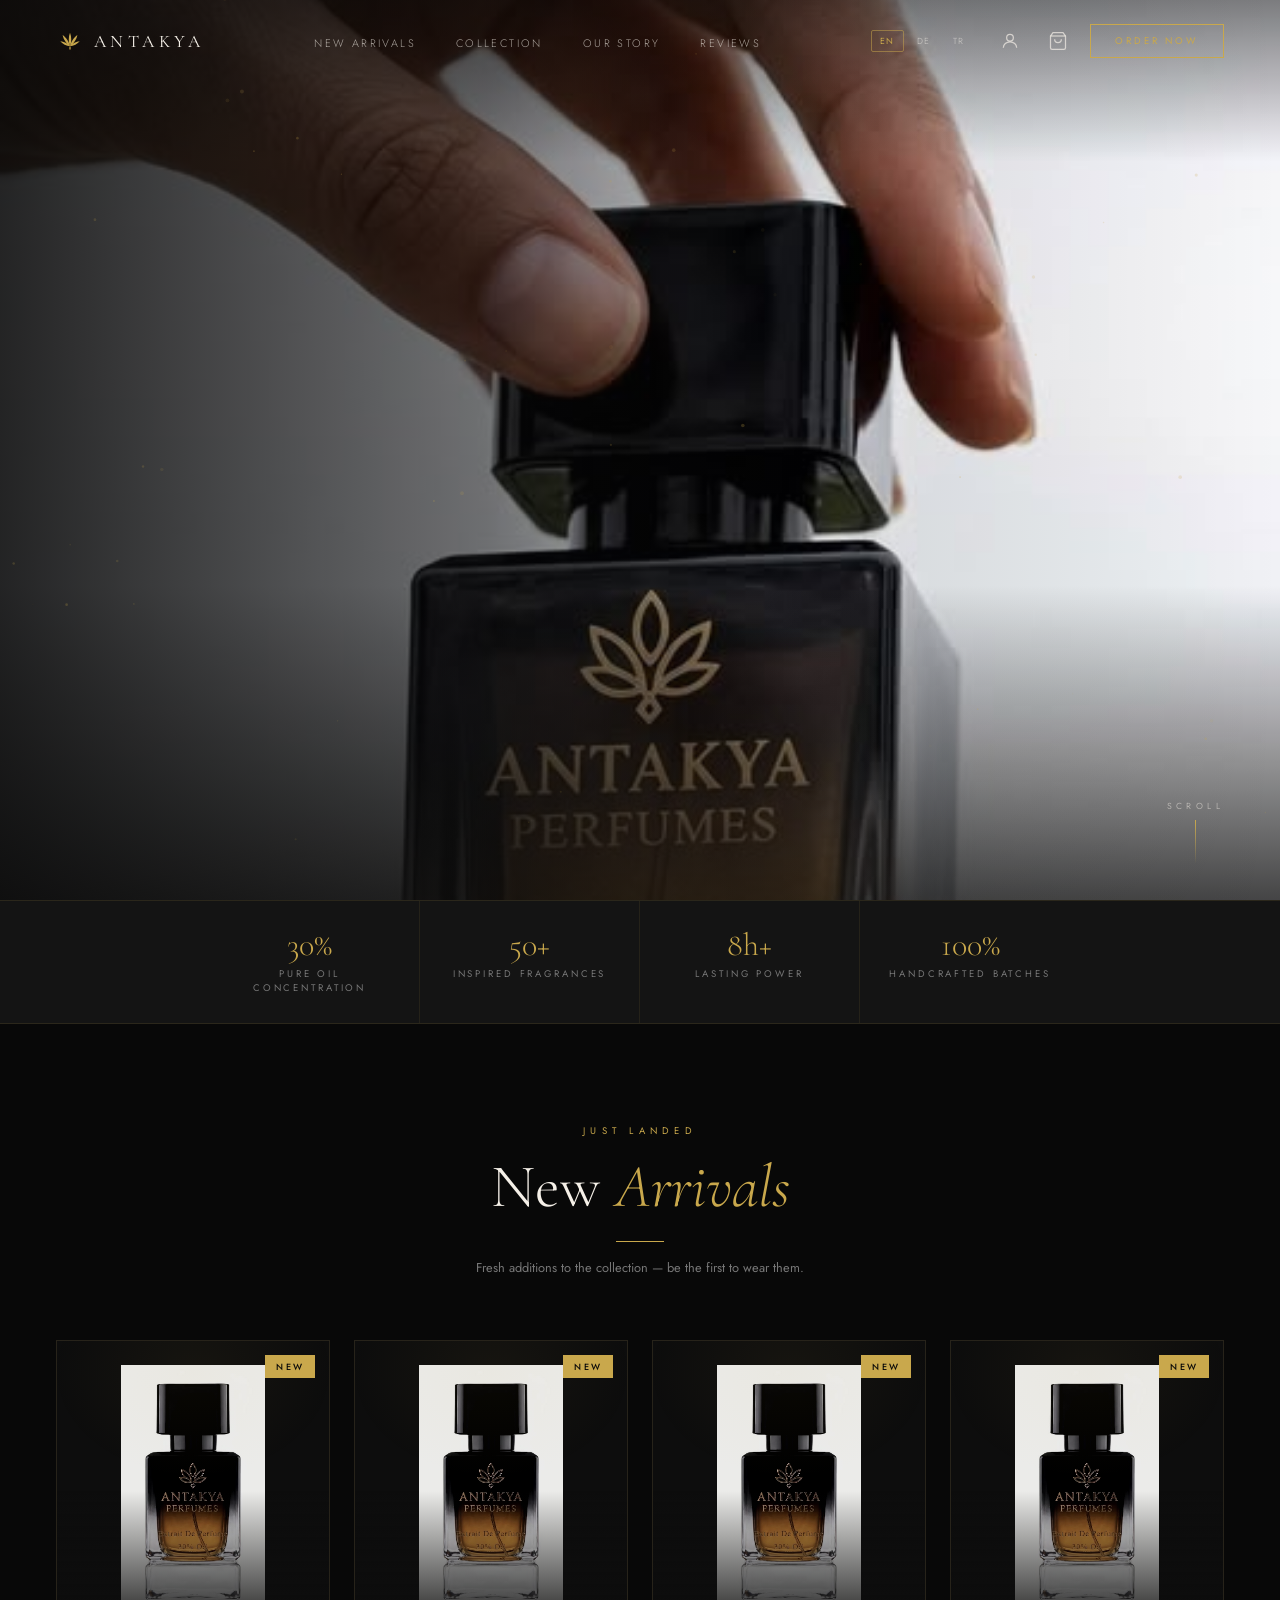
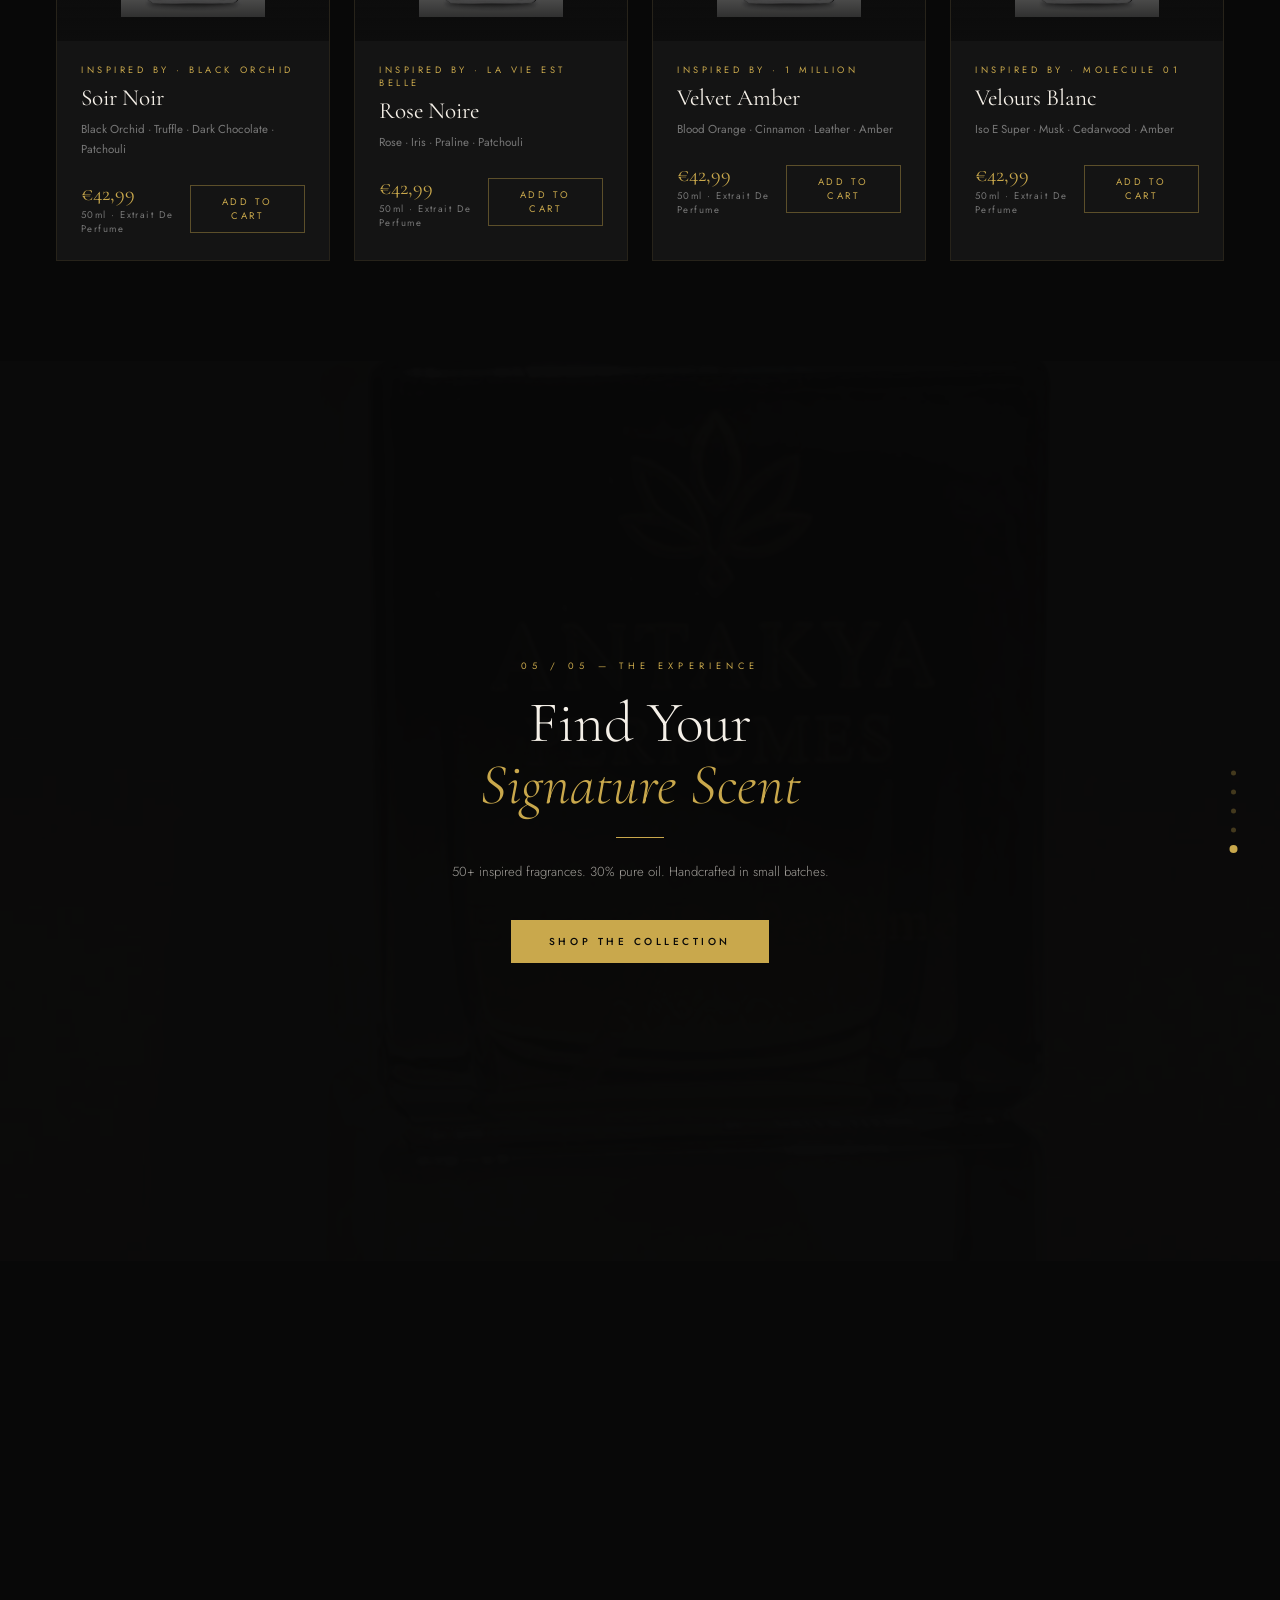
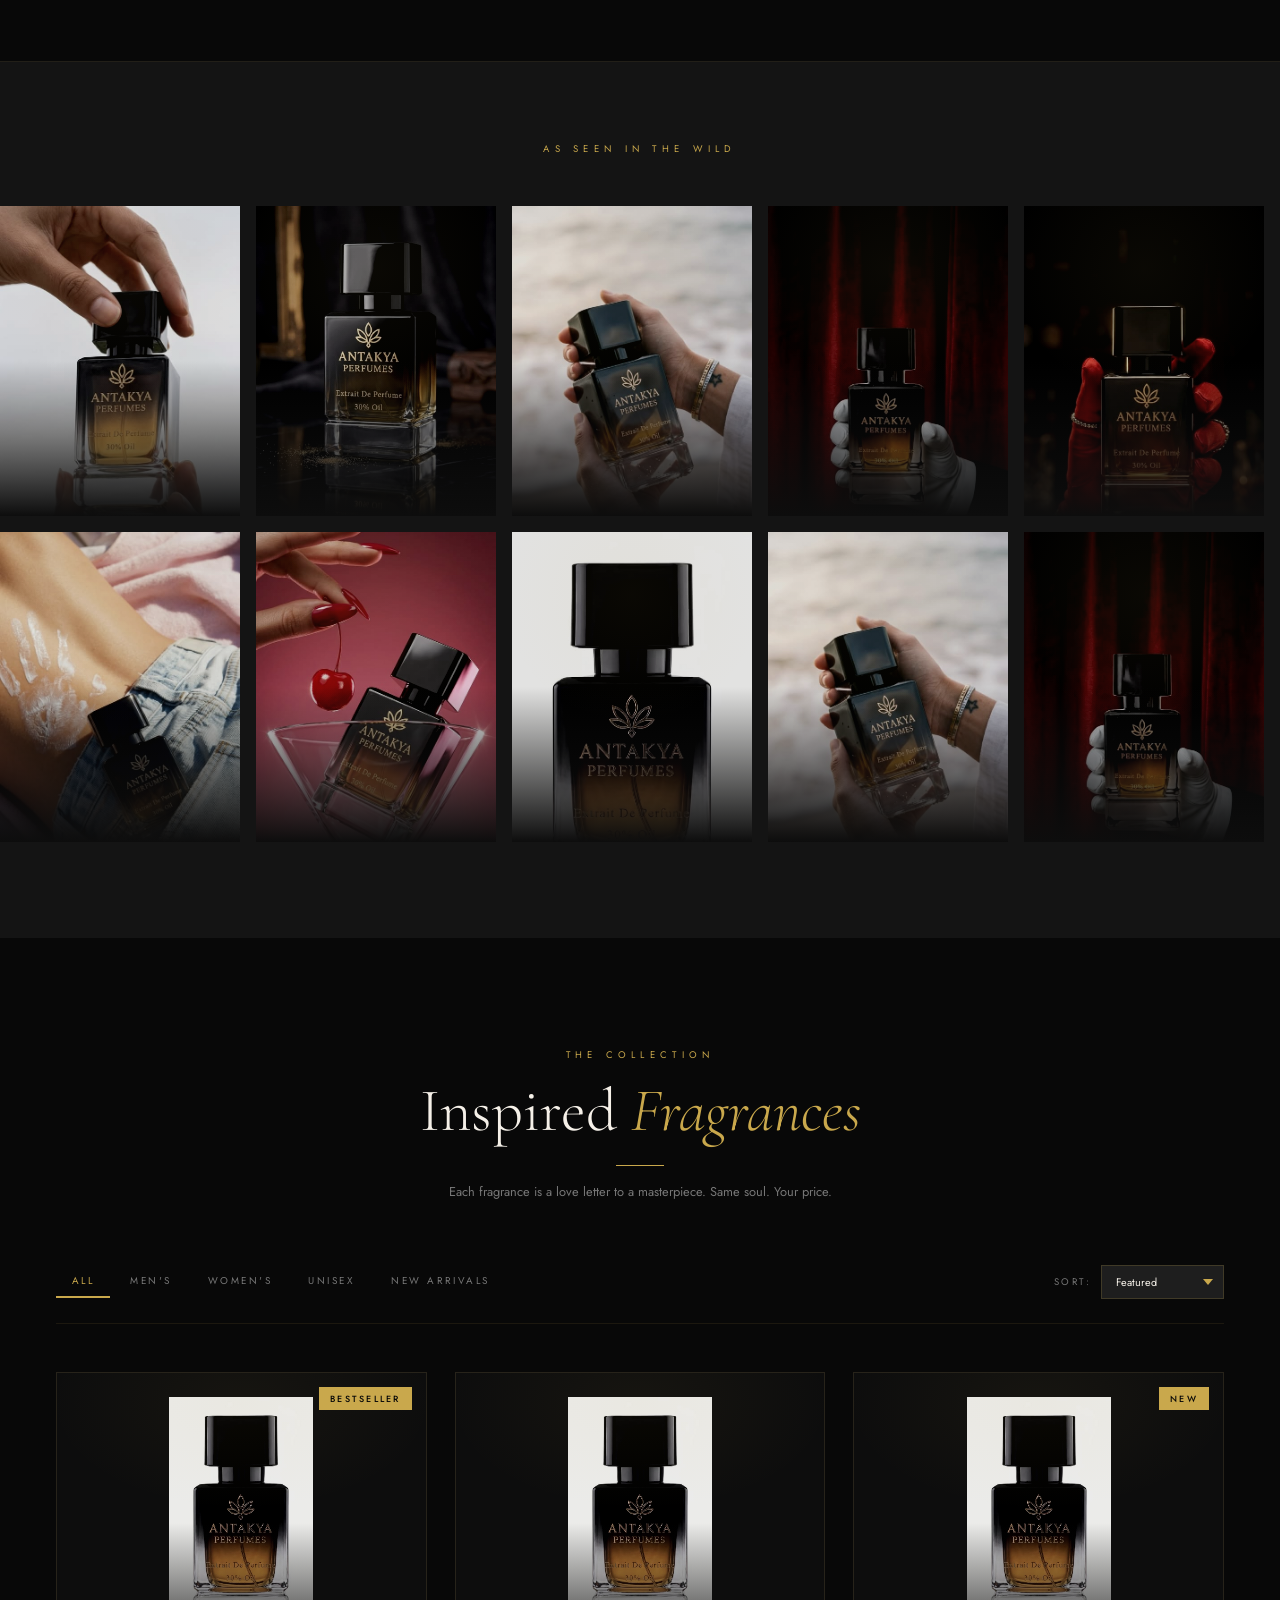
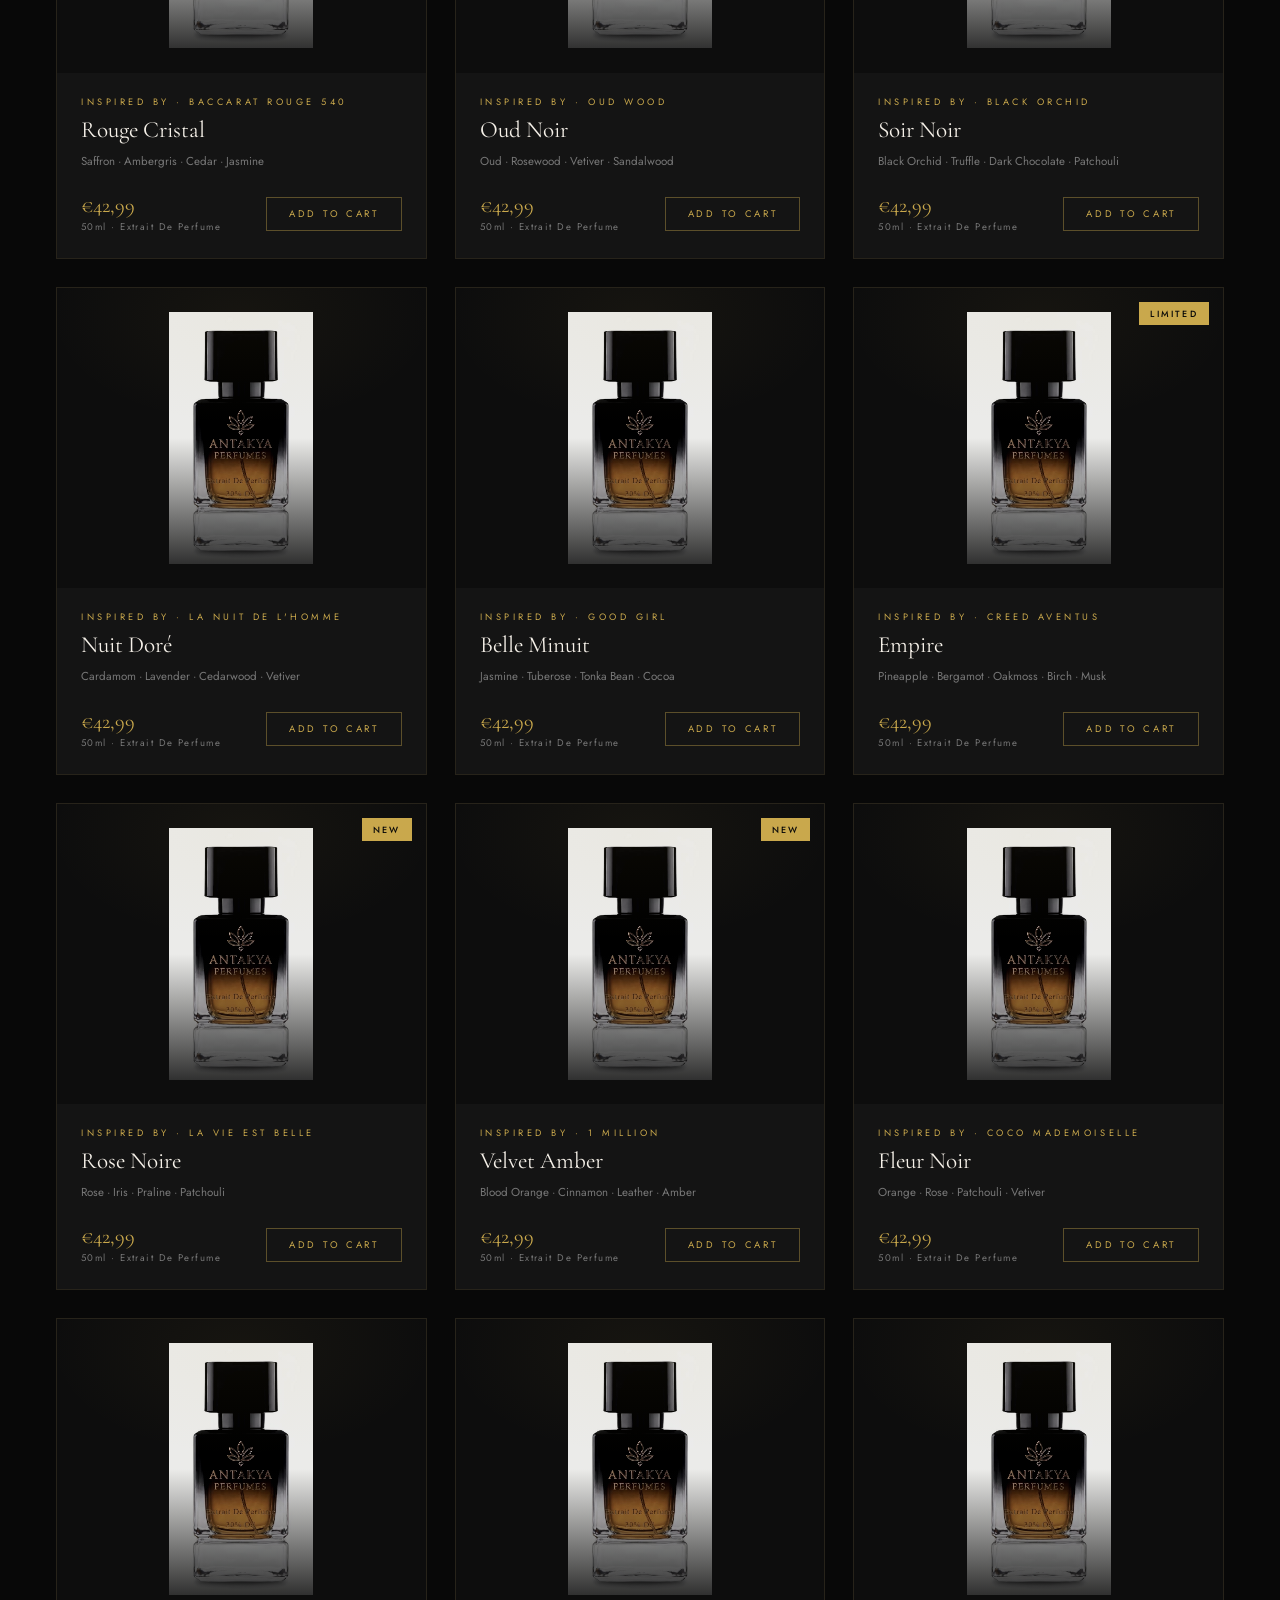
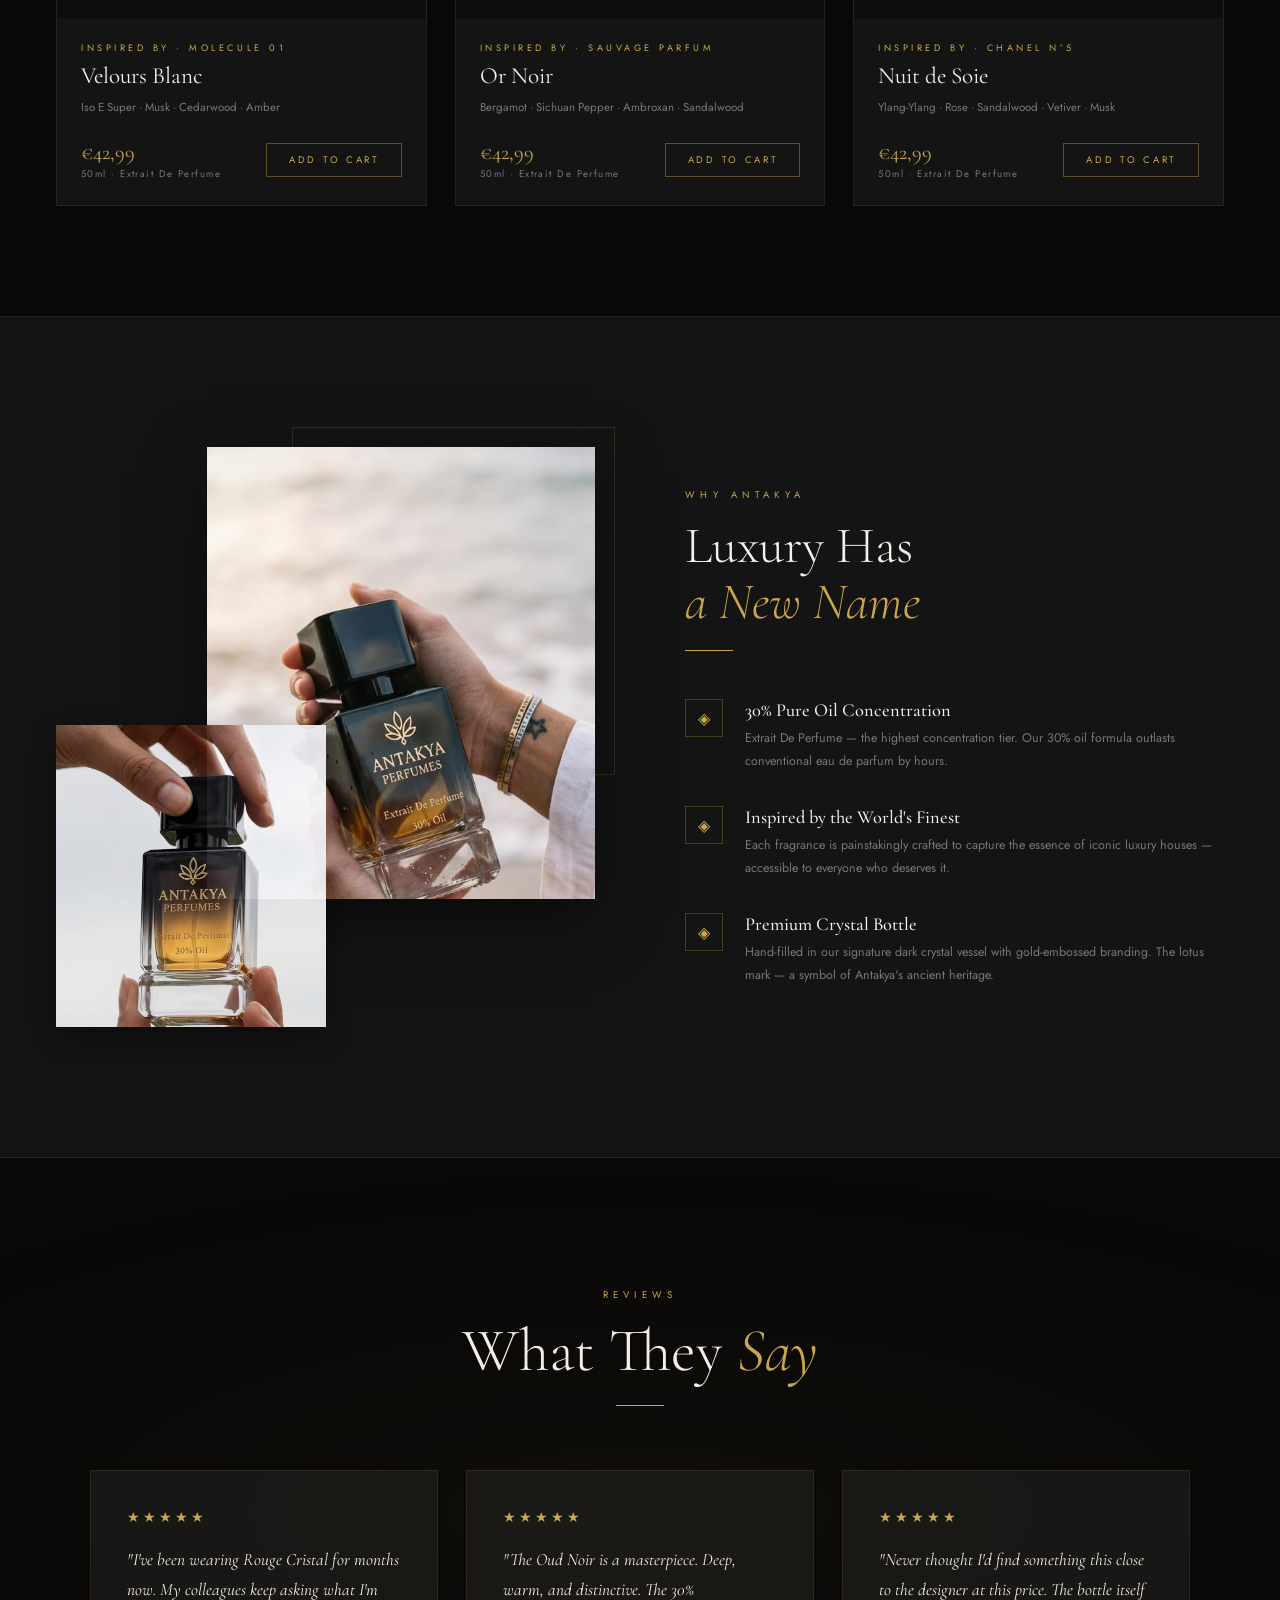
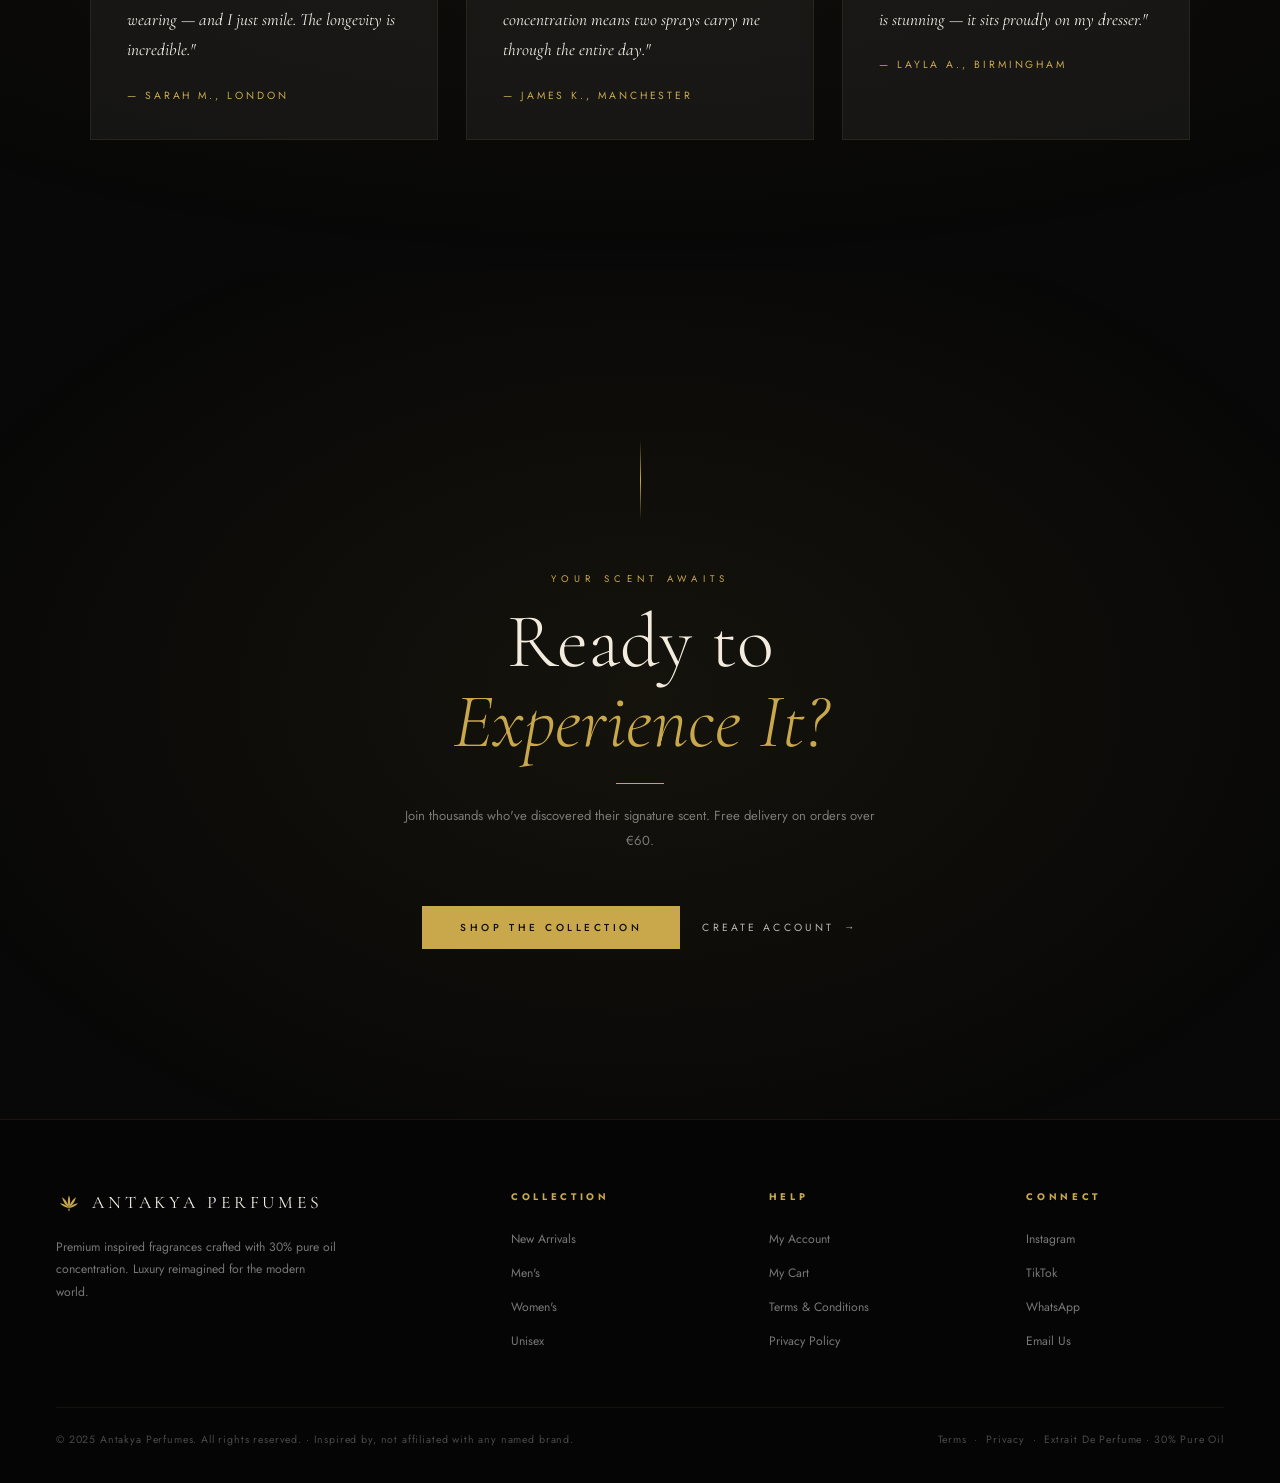
==== commit f302a53d: "Add product descriptions, membership, €42.99 pricing, accounts & language switcher - Updated all pro" ====
--- a/index.html
+++ b/index.html
@@ -245,12 +245,17 @@
     <span>ANTAKYA</span>
   </a>
   <ul class="nav-links">
-    <li><a href="#new-arrivals">New Arrivals</a></li>
-    <li><a href="#collection">Collection</a></li>
-    <li><a href="#why">Our Story</a></li>
-    <li><a href="#testimonials">Reviews</a></li>
+    <li><a href="#new-arrivals" data-i18n="nav_new">New Arrivals</a></li>
+    <li><a href="#collection" data-i18n="nav_collection">Collection</a></li>
+    <li><a href="#why" data-i18n="nav_story">Our Story</a></li>
+    <li><a href="#testimonials" data-i18n="nav_reviews">Reviews</a></li>
   </ul>
   <div class="nav-right">
+    <div class="lang-switcher">
+      <button class="lang-btn active" onclick="setLang('en')">EN</button>
+      <button class="lang-btn" onclick="setLang('de')">DE</button>
+      <button class="lang-btn" onclick="setLang('tr')">TR</button>
+    </div>
     <a href="account.html" class="nav-icon-btn nav-account-icon" title="Account">
       <svg viewBox="0 0 24 24"><circle cx="12" cy="8" r="4"/><path d="M4 20c0-4 3.6-7 8-7s8 3 8 7"/></svg>
       <span class="account-label"></span>
@@ -259,7 +264,7 @@
       <svg viewBox="0 0 24 24"><path d="M6 2L3 6v14a2 2 0 002 2h14a2 2 0 002-2V6l-3-4z"/><line x1="3" y1="6" x2="21" y2="6"/><path d="M16 10a4 4 0 01-8 0"/></svg>
       <span class="cart-count">0</span>
     </button>
-    <a href="account.html" class="nav-btn">Order Now</a>
+    <a href="account.html" class="nav-btn" data-i18n="nav_order">Order Now</a>
   </div>
 </nav>
 
@@ -269,11 +274,11 @@
   <canvas id="particles-canvas"></canvas>
   <div class="hero-inner" id="hero-copy">
     <span class="hero-eyebrow">Extrait De Perfume &nbsp;·&nbsp; 30% Pure Oil</span>
-    <h1 class="hero-h1">Where Luxury<br>Meets <em>Essence</em></h1>
-    <p class="hero-sub">Premium inspired fragrances crafted with 30% pure oil concentration — the highest tier of perfumery. Experience the world's most coveted scents, reimagined for those who know.</p>
+    <h1 class="hero-h1" data-i18n="hero_h1">Where Luxury<br>Meets <em>Essence</em></h1>
+    <p class="hero-sub" data-i18n="hero_sub">Premium inspired fragrances crafted with 30% pure oil concentration — the highest tier of perfumery. Experience the world's most coveted scents, reimagined for those who know.</p>
     <div class="hero-actions">
-      <a href="#collection" class="btn-gold">Explore Collection</a>
-      <a href="#hyperframes" class="btn-ghost">Our Craft</a>
+      <a href="#collection" class="btn-gold" data-i18n="hero_cta1">Explore Collection</a>
+      <a href="#hyperframes" class="btn-ghost" data-i18n="hero_cta2">Our Craft</a>
     </div>
   </div>
   <div class="hero-scroll"><span>Scroll</span><div class="scroll-bar"></div></div>
@@ -489,10 +494,10 @@
     <p class="section-tag">Your Scent Awaits</p>
     <h2 class="cta-h2">Ready to<br><em>Experience It?</em></h2>
     <div style="width:48px;height:1px;background:var(--gold);margin:20px auto"></div>
-    <p class="cta-sub">Join thousands who've discovered their signature scent. Free UK delivery on orders over £50.</p>
+    <p class="cta-sub" data-i18n="cta_sub">Join thousands who've discovered their signature scent. Free delivery on orders over €60.</p>
     <div class="cta-btns">
-      <a href="#collection" class="btn-gold">Shop the Collection</a>
-      <a href="account.html" class="btn-ghost">Create Account</a>
+      <a href="#collection" class="btn-gold" data-i18n="cta_btn1">Shop the Collection</a>
+      <a href="account.html" class="btn-ghost" data-i18n="cta_btn2">Create Account</a>
     </div>
   </div>
 </section>
@@ -538,7 +543,7 @@
     <p id="delivery-msg"></p>
     <div class="cart-total-row">
       <span class="cart-total-label">Total</span>
-      <span id="cart-total-val">£0.00</span>
+      <span id="cart-total-val">€0,00</span>
     </div>
     <a href="cart.html" class="cart-checkout-btn" onclick="Cart.close()">Proceed to Checkout</a>
     <a href="cart.html" class="cart-view-link" onclick="Cart.close()">View full cart</a>
@@ -579,26 +584,99 @@
   dots.forEach(d=>d.addEventListener('click',()=>{ const i=+d.dataset.f; window.scrollTo({top:sec.offsetTop+(i/frames.length)*(sec.offsetHeight-innerHeight)+4,behavior:'smooth'}); }));
 })();
 
-// ── Render new arrivals
-document.addEventListener('DOMContentLoaded', () => {
-  const newGrid = document.getElementById('new-arrivals-grid');
-  const newProds = PRODUCTS.filter(p => p.isNew);
-  newGrid.innerHTML = newProds.map(p => `
-    <div class="product-card">
+// ── i18n ──────────────────────────────────────
+const TRANSLATIONS = {
+  en: {
+    nav_new:'New Arrivals', nav_collection:'Collection', nav_story:'Our Story', nav_reviews:'Reviews', nav_order:'Order Now',
+    hero_h1:'Where Luxury<br>Meets <em>Essence</em>',
+    hero_sub:"Premium inspired fragrances crafted with 30% pure oil concentration — the highest tier of perfumery. Experience the world's most coveted scents, reimagined for those who know.",
+    hero_cta1:'Explore Collection', hero_cta2:'Our Craft',
+    add_to_cart:'Add to Cart', cart_title:'Your Cart',
+    new_arrivals_tag:'Just Landed', new_arrivals_h:'New <em>Arrivals</em>',
+    new_arrivals_sub:'Fresh additions to the collection — be the first to wear them.',
+    coll_tag:'The Collection', coll_h:'Inspired <em>Fragrances</em>',
+    coll_sub:'Each fragrance is a love letter to a masterpiece. Same soul. Your price.',
+    cta_sub:'Join thousands who\'ve discovered their signature scent. Free delivery on orders over €60.',
+    cta_btn1:'Shop the Collection', cta_btn2:'Create Account',
+  },
+  de: {
+    nav_new:'Neuheiten', nav_collection:'Kollektion', nav_story:'Unsere Geschichte', nav_reviews:'Bewertungen', nav_order:'Jetzt Bestellen',
+    hero_h1:'Wo Luxus auf<br><em>Essenz</em> trifft',
+    hero_sub:'Premium-Düfte mit 30% reinem Ölanteil – die höchste Konzentrationsstufe in der Parfümerie. Erleben Sie die begehrtesten Düfte der Welt, neu interpretiert für wahre Kenner.',
+    hero_cta1:'Kollektion Entdecken', hero_cta2:'Unser Handwerk',
+    add_to_cart:'In den Warenkorb', cart_title:'Warenkorb',
+    new_arrivals_tag:'Neu Eingetroffen', new_arrivals_h:'Neue <em>Ankünfte</em>',
+    new_arrivals_sub:'Frische Ergänzungen der Kollektion – seien Sie der Erste.',
+    coll_tag:'Die Kollektion', coll_h:'Inspirierte <em>Düfte</em>',
+    coll_sub:'Jeder Duft ist ein Liebesbrief an ein Meisterwerk. Gleiche Seele. Ihr Preis.',
+    cta_sub:'Schließen Sie sich Tausenden an, die ihren Lieblingsduft entdeckt haben. Kostenloser Versand ab €60.',
+    cta_btn1:'Kollektion Shoppen', cta_btn2:'Konto Erstellen',
+  },
+  tr: {
+    nav_new:'Yeni Gelenler', nav_collection:'Koleksiyon', nav_story:'Hikayemiz', nav_reviews:'Yorumlar', nav_order:'Şimdi Sipariş Ver',
+    hero_h1:'Lüksün <em>Özüyle</em><br>Buluştuğu Yer',
+    hero_sub:'%30 saf yağ konsantrasyonuyla hazırlanmış premium ilham parfümleri — parfümerinin en yüksek seviyesi. Dünyanın en çok arzulanan kokularını, bilenler için yeniden yorumladık.',
+    hero_cta1:'Koleksiyonu Keşfet', hero_cta2:'Zanaatımız',
+    add_to_cart:'Sepete Ekle', cart_title:'Sepetiniz',
+    new_arrivals_tag:'Yeni Geldi', new_arrivals_h:'Yeni <em>Gelenler</em>',
+    new_arrivals_sub:'Koleksiyona taze eklemeler — ilk siz taşıyın.',
+    coll_tag:'Koleksiyon', coll_h:'İlham <em>Parfümleri</em>',
+    coll_sub:'Her parfüm bir başyapıta yazılmış aşk mektubu. Aynı ruh. Sizin fiyatınız.',
+    cta_sub:'Signature kokusunu keşfeden binlere katılın. €60 üzeri siparişlerde ücretsiz teslimat.',
+    cta_btn1:'Koleksiyonu Alışver', cta_btn2:'Hesap Oluştur',
+  }
+};
+let currentLang = localStorage.getItem('antakya_lang') || 'en';
+
+function setLang(lang) {
+  currentLang = lang;
+  localStorage.setItem('antakya_lang', lang);
+  const t = TRANSLATIONS[lang];
+  document.querySelectorAll('[data-i18n]').forEach(el => {
+    const key = el.dataset.i18n;
+    if (t[key] !== undefined) el.innerHTML = t[key];
+  });
+  document.querySelectorAll('.lang-btn').forEach(btn => btn.classList.toggle('active', btn.textContent === lang.toUpperCase()));
+  // Re-render products so Add to Cart button text updates
+  const activeFilter = document.querySelector('.filter-tab.active')?.dataset.filter || 'all';
+  const sort = document.getElementById('sort-select')?.value || 'featured';
+  renderProducts(activeFilter, sort);
+  renderNewArrivals();
+}
+
+function productCardHTML(p, badgeOverride) {
+  const t = TRANSLATIONS[currentLang];
+  const badge = badgeOverride || p.badge;
+  return `
+    <div class="product-card" data-category="${p.category}" data-new="${p.isNew}">
       <div class="prod-img">
-        <img src="${p.image}" alt="${p.name}">
-        <div class="prod-badge">New</div>
+        <img src="${p.image}" alt="${p.name}" loading="lazy">
+        ${badge ? `<div class="prod-badge">${badge}</div>` : ''}
       </div>
       <div class="prod-info">
         <p class="prod-inspired">Inspired By · ${p.inspiredBy}</p>
         <h3 class="prod-name">${p.name}</h3>
         <p class="prod-notes">${p.notes}</p>
+        <p class="prod-desc">${p.description}</p>
         <div class="prod-footer">
-          <div><div class="prod-price">£${p.price.toFixed(2)}</div><div class="prod-vol">${p.volume} · Extrait De Perfume</div></div>
-          <button class="prod-btn" onclick="Cart.add(${p.id})">Add to Cart</button>
+          <div><div class="prod-price">${fmtPrice(p.price)}</div><div class="prod-vol">${p.volume} · Extrait De Perfume</div></div>
+          <button class="prod-btn" onclick="Cart.add(${p.id})">${t.add_to_cart}</button>
         </div>
       </div>
-    </div>`).join('');
+    </div>`;
+}
+
+function renderNewArrivals() {
+  const newGrid = document.getElementById('new-arrivals-grid');
+  if (!newGrid) return;
+  const newProds = PRODUCTS.filter(p => p.isNew);
+  newGrid.innerHTML = newProds.map(p => productCardHTML(p, 'New')).join('');
+}
+
+// ── Render new arrivals
+document.addEventListener('DOMContentLoaded', () => {
+  setLang(currentLang);
+  renderNewArrivals();
 
   // ── Render & filter main collection
   renderProducts('all', 'featured');
@@ -629,22 +707,7 @@
     grid.innerHTML = `<p class="no-results">No fragrances found for this filter.</p>`;
     return;
   }
-  grid.innerHTML = list.map(p => `
-    <div class="product-card" data-category="${p.category}" data-new="${p.isNew}">
-      <div class="prod-img">
-        <img src="${p.image}" alt="${p.name}" loading="lazy">
-        ${p.badge ? `<div class="prod-badge">${p.badge}</div>` : ''}
-      </div>
-      <div class="prod-info">
-        <p class="prod-inspired">Inspired By · ${p.inspiredBy}</p>
-        <h3 class="prod-name">${p.name}</h3>
-        <p class="prod-notes">${p.notes}</p>
-        <div class="prod-footer">
-          <div><div class="prod-price">£${p.price.toFixed(2)}</div><div class="prod-vol">${p.volume} · Extrait De Perfume</div></div>
-          <button class="prod-btn" onclick="Cart.add(${p.id})">Add to Cart</button>
-        </div>
-      </div>
-    </div>`).join('');
+  grid.innerHTML = list.map(p => productCardHTML(p)).join('');
 }
 
 // ── Intersection Observer
--- a/css/shared.css
+++ b/css/shared.css
@@ -162,6 +162,32 @@
 .page-hero h1 em { font-style:italic; color:var(--gold); }
 .gold-rule { width:48px; height:1px; background:var(--gold); margin:20px auto; }
 
+/* ── LANGUAGE SWITCHER ───────────────────────── */
+.lang-switcher { display:flex; align-items:center; gap:4px; margin-right:4px; }
+.lang-btn { background:none; border:1px solid transparent; color:rgba(245,240,232,.45); font-size:.55rem; letter-spacing:.18em; text-transform:uppercase; padding:4px 8px; cursor:pointer; font-family:'Jost',sans-serif; border-radius:2px; transition:color .3s,border-color .3s; }
+.lang-btn:hover { color:var(--cream); border-color:rgba(201,168,76,.3); }
+.lang-btn.active { color:var(--gold); border-color:rgba(201,168,76,.5); }
+
+/* ── PRODUCT DESCRIPTION ─────────────────────── */
+.prod-desc { font-size:.72rem; color:var(--muted); line-height:1.75; margin-bottom:16px; display:none; }
+.product-card:hover .prod-desc { display:block; }
+.prod-notes { margin-bottom:10px; }
+
+/* ── MEMBERSHIP CARD ─────────────────────────── */
+.membership-card { background:linear-gradient(135deg,rgba(201,168,76,.08) 0%,rgba(201,168,76,.03) 100%); border:1px solid rgba(201,168,76,.3); padding:36px; margin:28px 0; position:relative; overflow:hidden; }
+.membership-card::before { content:''; position:absolute; top:-40px; right:-40px; width:160px; height:160px; border-radius:50%; background:radial-gradient(circle,rgba(201,168,76,.08) 0%,transparent 70%); pointer-events:none; }
+.membership-badge { display:inline-block; background:var(--gold); color:var(--black); font-size:.52rem; letter-spacing:.3em; text-transform:uppercase; padding:4px 12px; font-weight:600; margin-bottom:14px; }
+.membership-title { font-family:'Cormorant Garamond',serif; font-size:1.7rem; font-weight:300; color:var(--cream); margin-bottom:8px; }
+.membership-title em { font-style:italic; color:var(--gold); }
+.membership-price { font-family:'Cormorant Garamond',serif; font-size:2.2rem; color:var(--gold); margin-bottom:4px; }
+.membership-price span { font-size:.75rem; color:var(--muted); font-family:'Jost',sans-serif; letter-spacing:.1em; }
+.membership-perks { list-style:none; margin:18px 0 24px; display:flex; flex-direction:column; gap:10px; }
+.membership-perks li { font-size:.78rem; color:rgba(245,240,232,.75); display:flex; align-items:flex-start; gap:10px; line-height:1.6; }
+.membership-perks li::before { content:'◈'; color:var(--gold); font-size:.65rem; flex-shrink:0; margin-top:2px; }
+.membership-active { display:inline-flex; align-items:center; gap:8px; color:var(--gold); font-size:.68rem; letter-spacing:.15em; text-transform:uppercase; }
+.membership-active::before { content:''; width:8px; height:8px; border-radius:50%; background:var(--gold); box-shadow:0 0 8px rgba(201,168,76,.6); animation:pulse 2s ease-in-out infinite; }
+@keyframes pulse { 0%,100%{opacity:1}50%{opacity:.4} }
+
 /* ── RESPONSIVE NAV ─────────────────────────── */
 @media (max-width:900px) {
   nav { padding:18px 24px; }
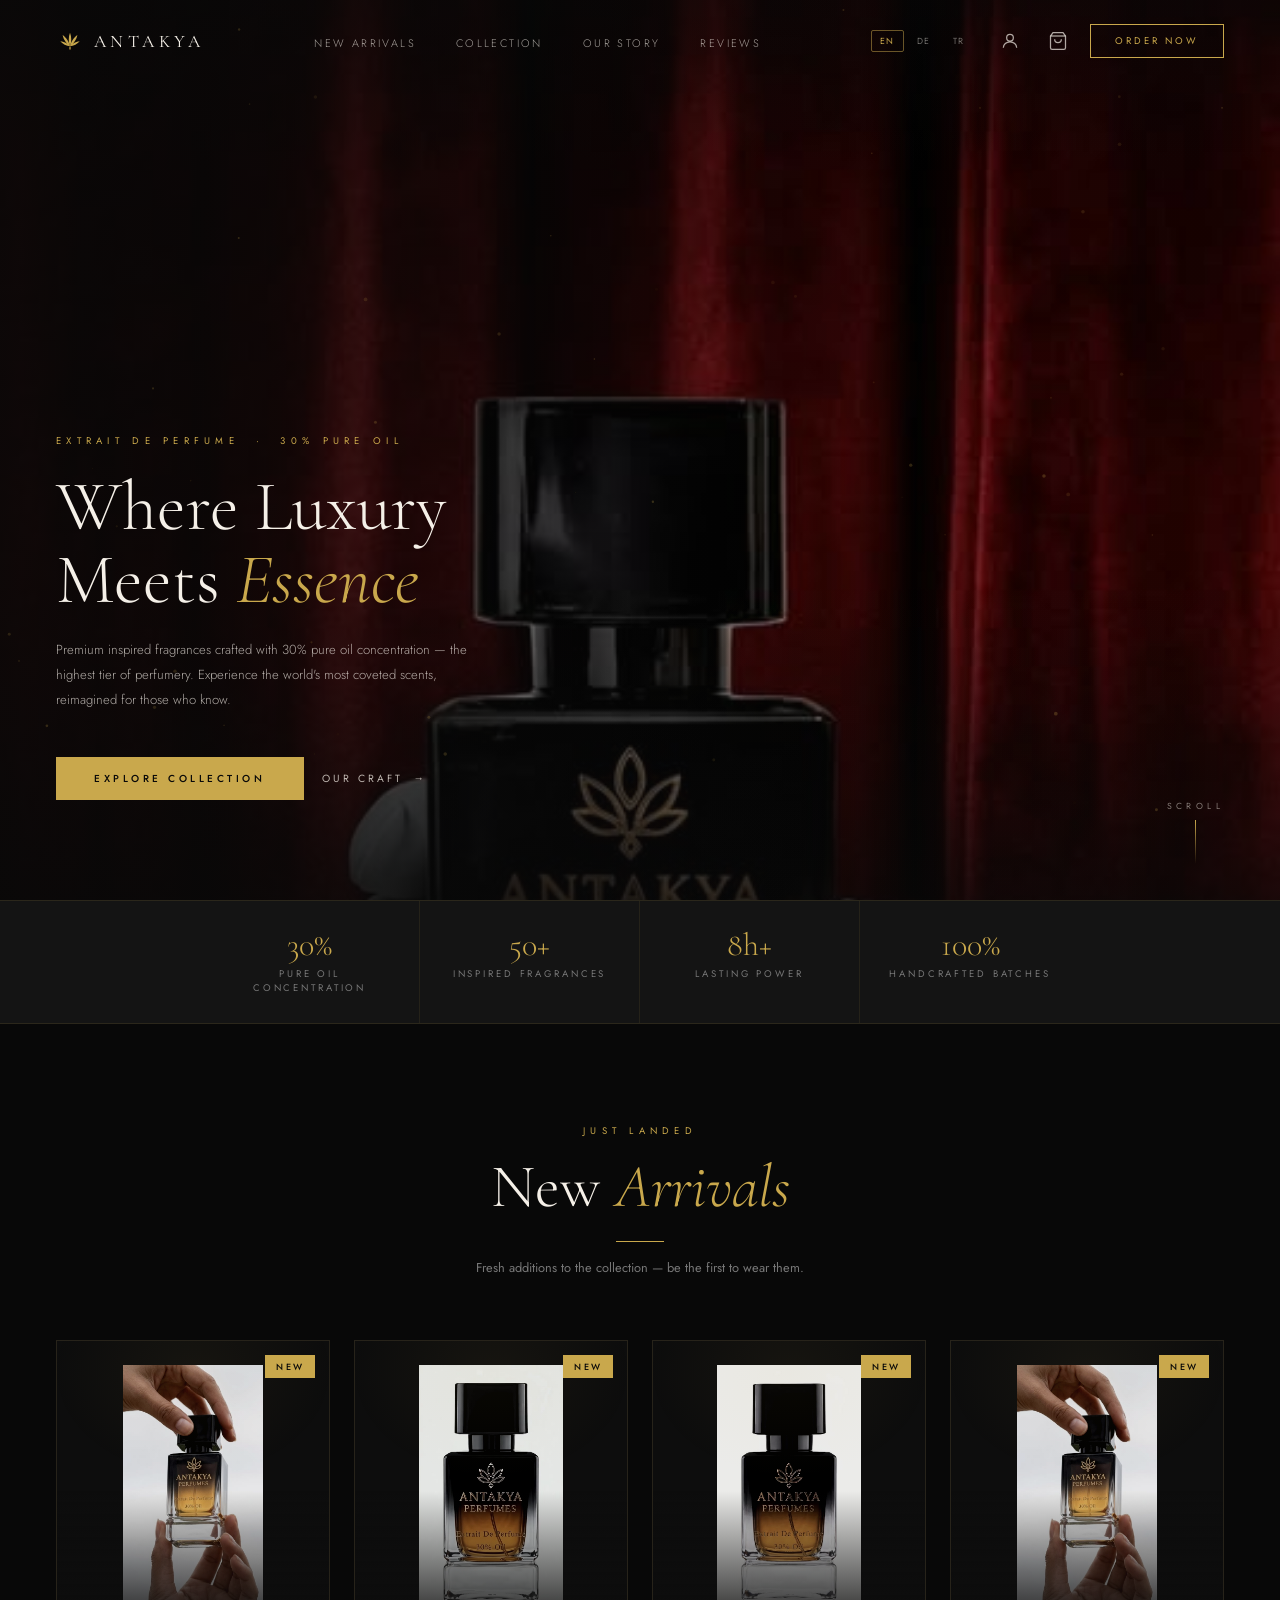
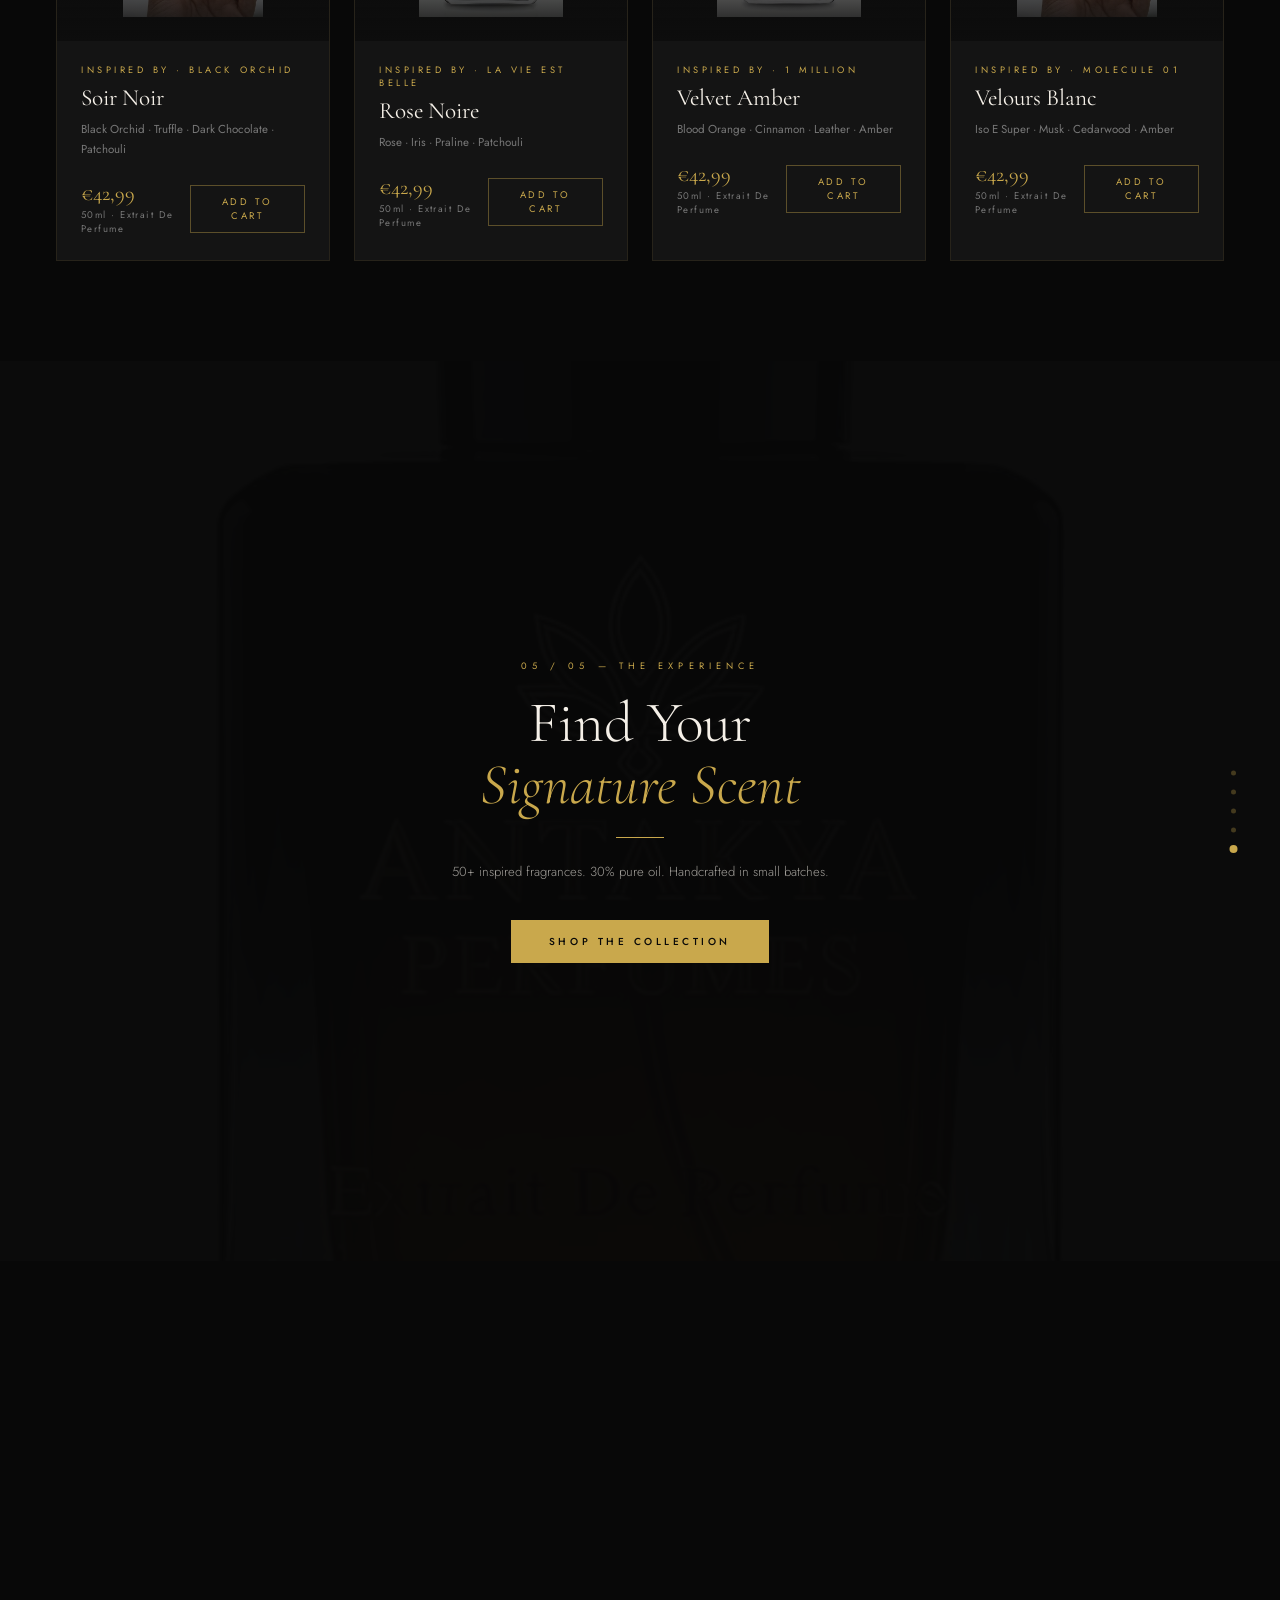
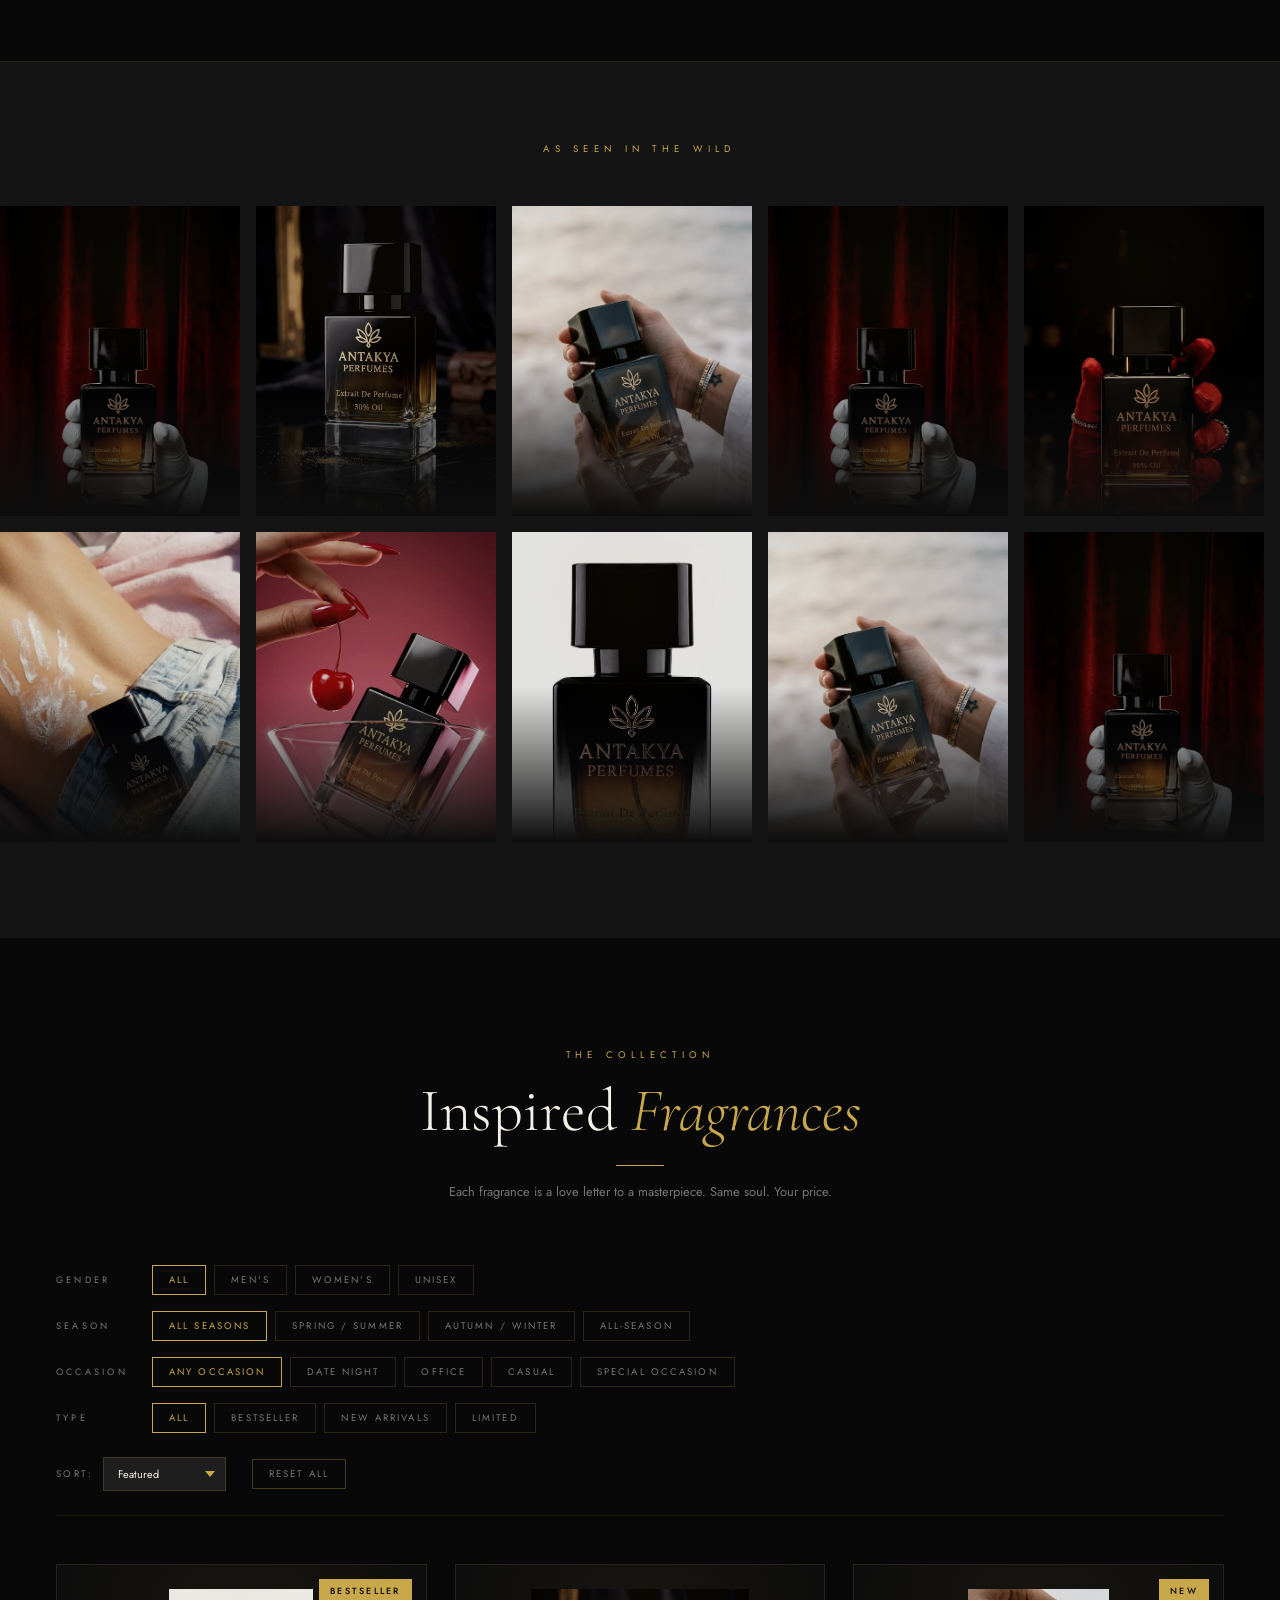
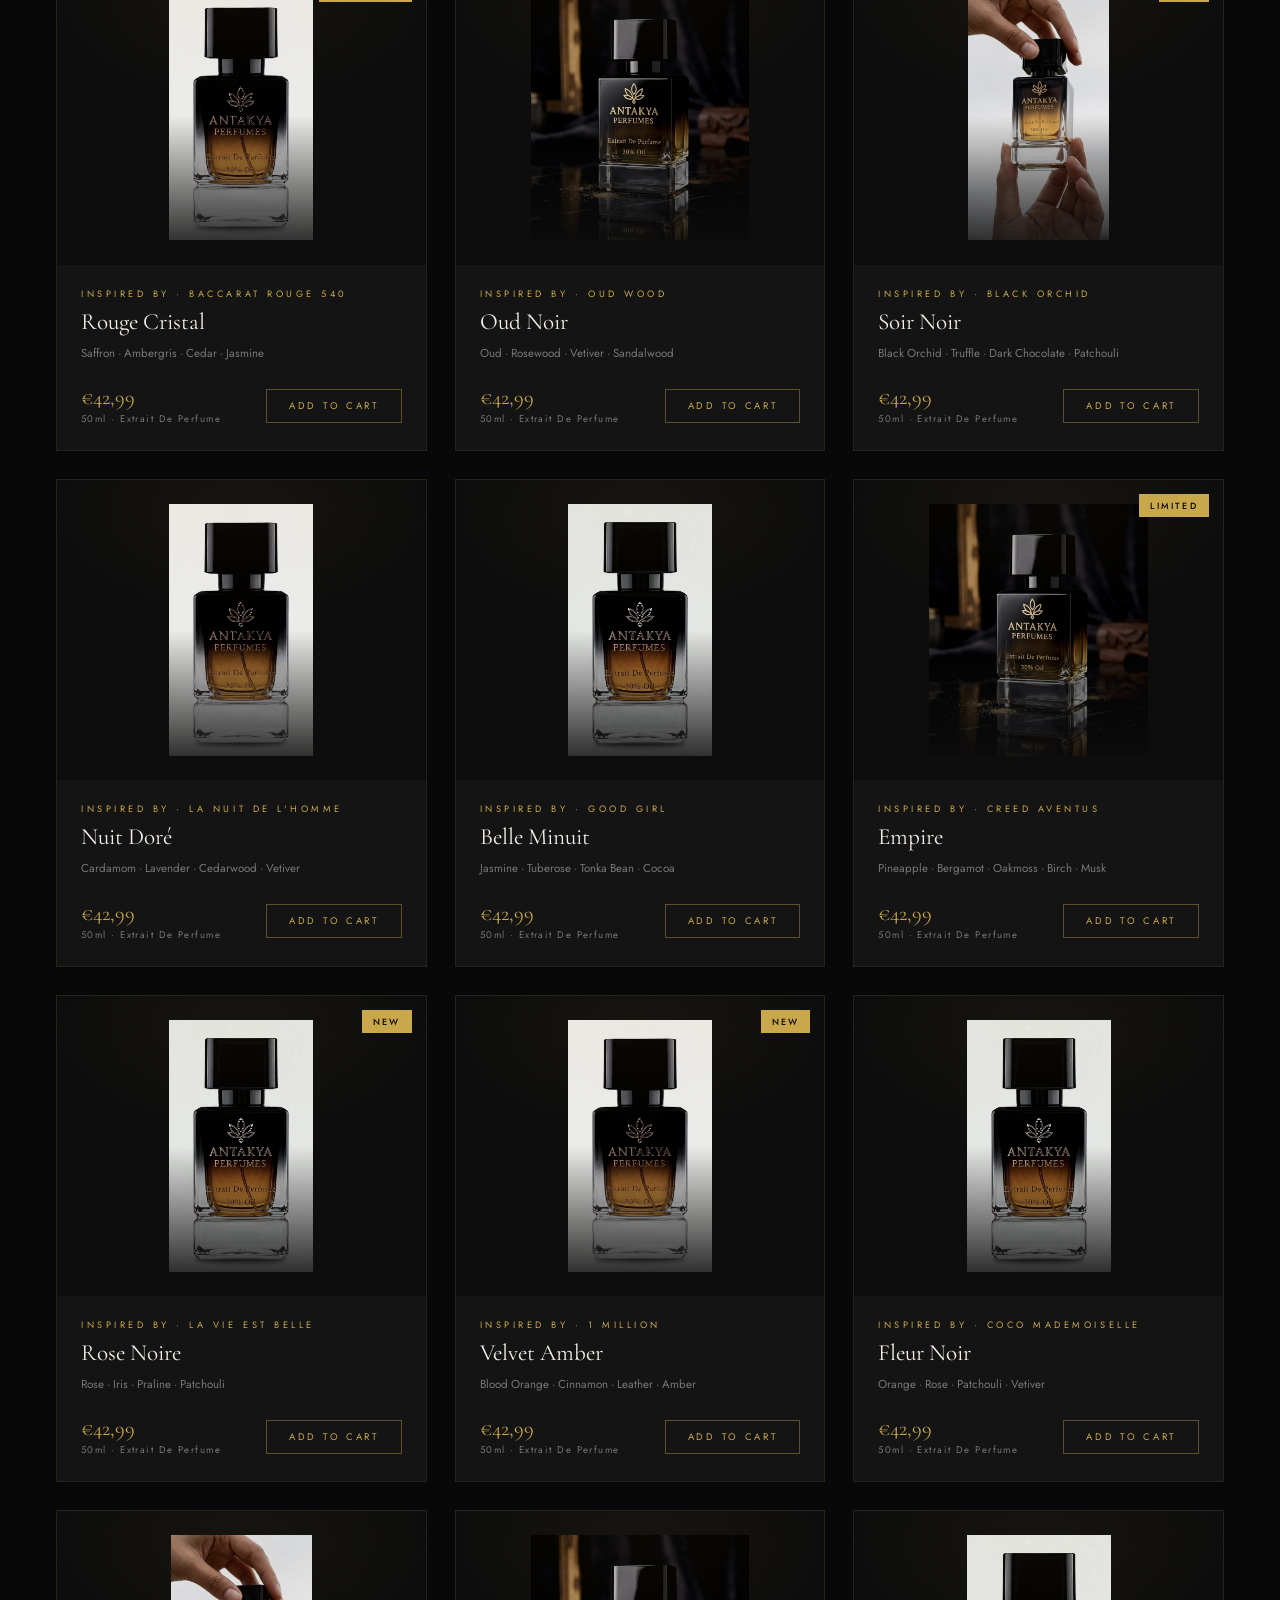
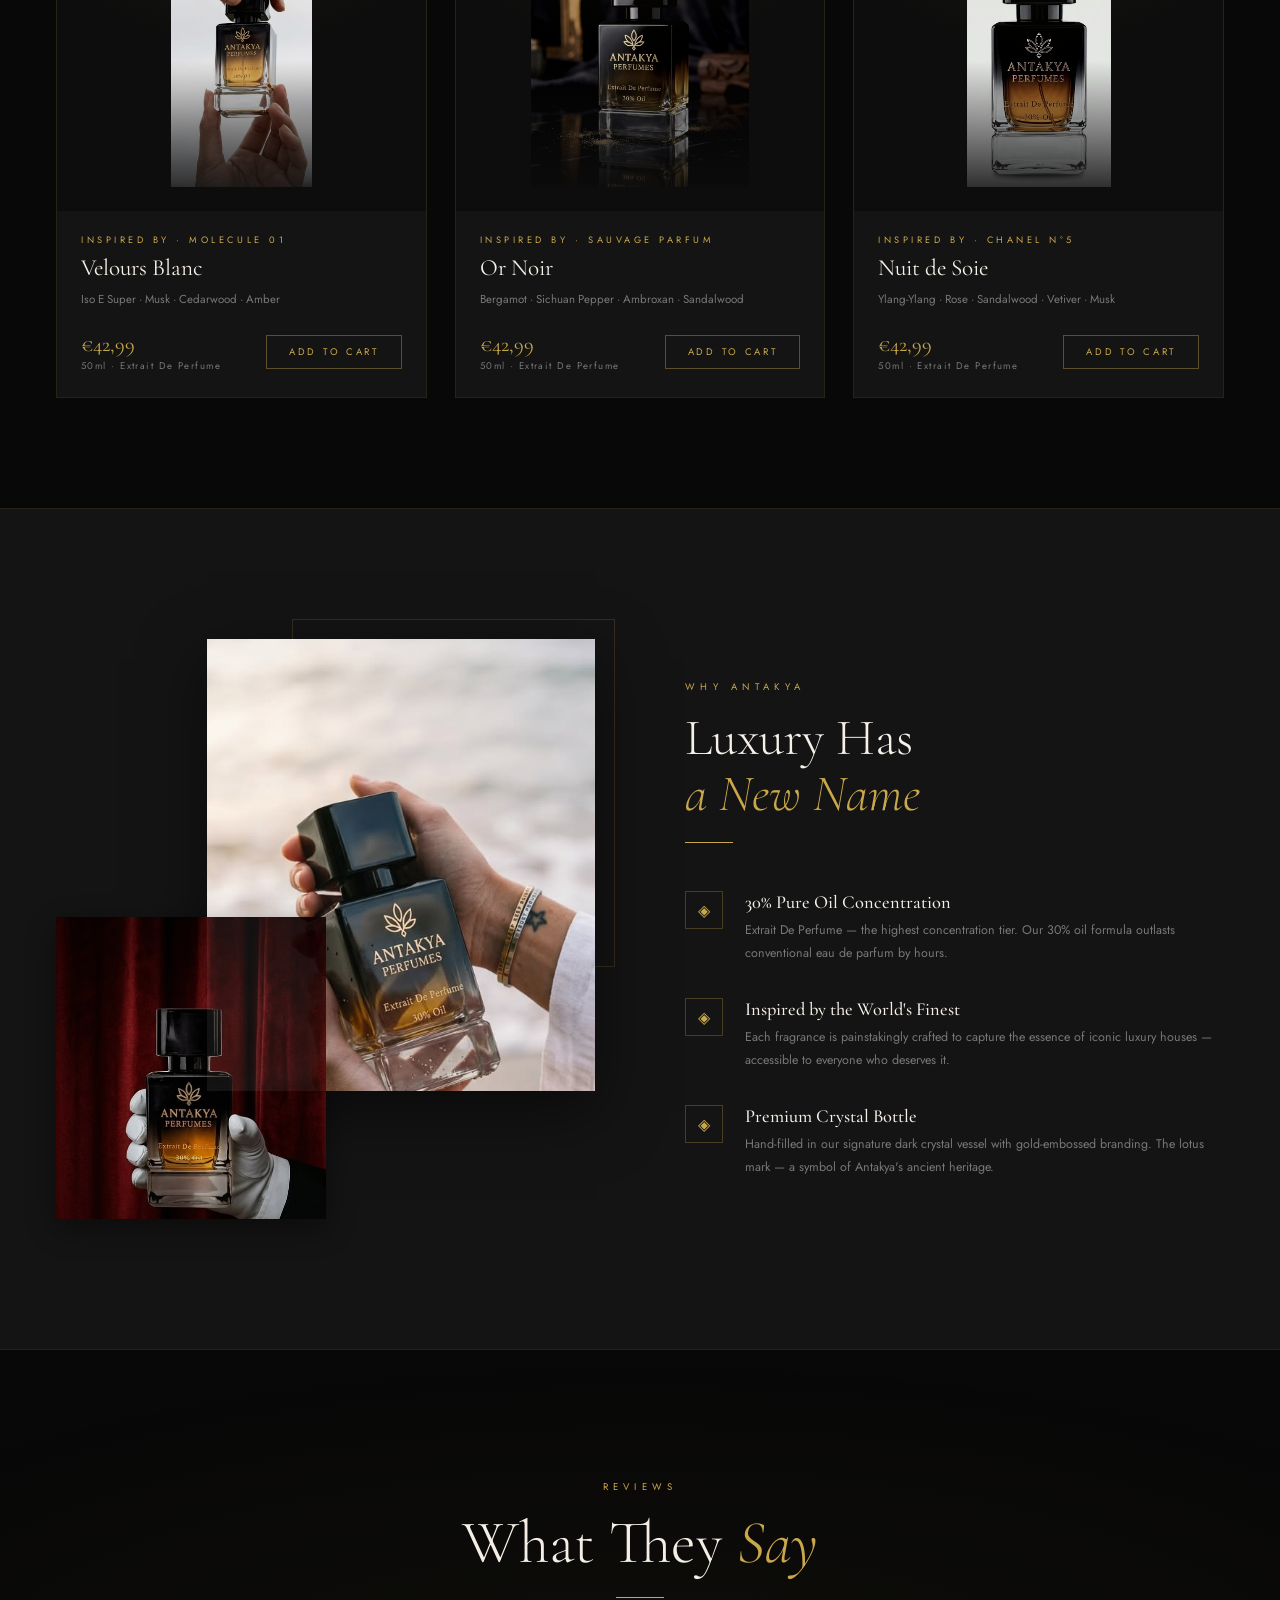
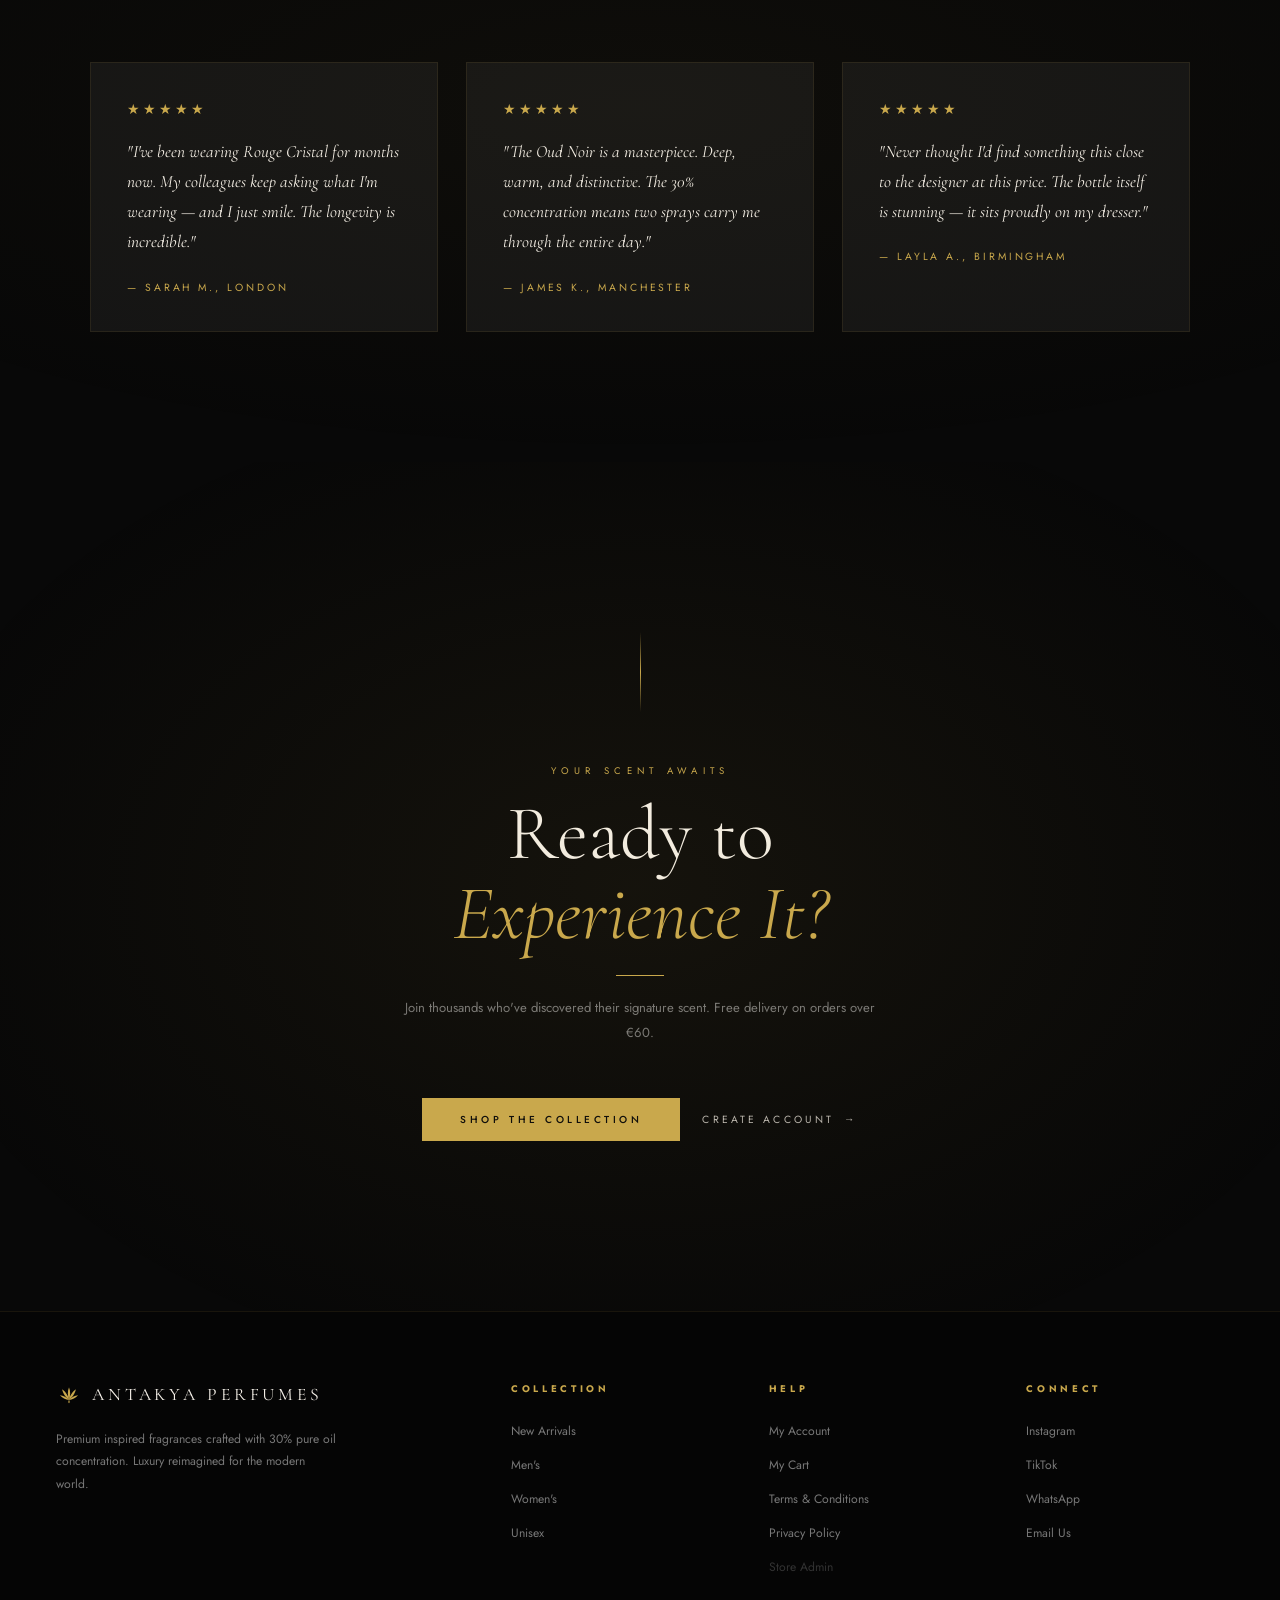
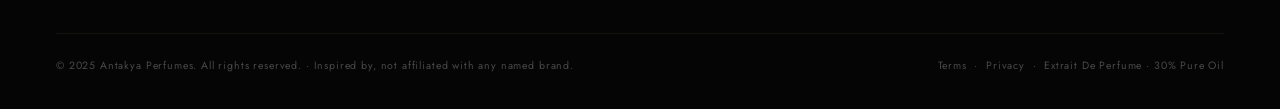
==== commit abaed6ce: "Replace all images with real photos + advanced filters + admin dashboard Images: - All 12 real Antak" ====
--- a/index.html
+++ b/index.html
@@ -157,6 +157,20 @@
     .prod-btn:hover { background:var(--gold); border-color:var(--gold); color:var(--black); }
     .no-results { grid-column:1/-1; text-align:center; padding:80px; color:var(--muted); font-size:.82rem; letter-spacing:.05em; }
 
+    /* ── ADVANCED FILTERS ── */
+    .adv-filters { max-width:1280px; margin:0 auto 48px; padding:0 0 24px; border-bottom:1px solid rgba(201,168,76,.1); display:flex; flex-direction:column; gap:16px; }
+    .adv-filter-row { display:flex; align-items:center; gap:16px; flex-wrap:wrap; }
+    .adv-filter-label { font-size:.58rem; letter-spacing:.35em; text-transform:uppercase; color:var(--muted); min-width:80px; flex-shrink:0; }
+    .adv-filter-chips { display:flex; gap:8px; flex-wrap:wrap; }
+    .chip { background:none; border:1px solid rgba(201,168,76,.18); color:var(--muted); font-size:.6rem; letter-spacing:.22em; text-transform:uppercase; padding:7px 16px; cursor:pointer; font-family:'Jost',sans-serif; transition:color .3s,border-color .3s,background .3s; }
+    .chip:hover { color:var(--cream); border-color:rgba(201,168,76,.4); }
+    .chip.active { color:var(--gold); border-color:var(--gold); }
+    .adv-filter-sort { display:flex; align-items:center; gap:10px; flex-wrap:wrap; padding-top:8px; }
+    .adv-filter-sort label { font-size:.6rem; letter-spacing:.25em; text-transform:uppercase; color:var(--muted); }
+    .adv-filter-sort select { background:var(--dark-3); border:1px solid rgba(201,168,76,.2); color:var(--cream); padding:8px 14px; font-size:.68rem; font-family:'Jost',sans-serif; cursor:pointer; outline:none; -webkit-appearance:none; appearance:none; padding-right:28px; background-image:url("data:image/svg+xml,%3Csvg xmlns='http://www.w3.org/2000/svg' width='10' height='6'%3E%3Cpath d='M0 0l5 6 5-6z' fill='%23c9a84c'/%3E%3C/svg%3E"); background-repeat:no-repeat; background-position:right 10px center; }
+    .prod-sold-out .prod-btn { opacity:.4; cursor:not-allowed; }
+    .sold-out-badge { position:absolute; top:14px; right:14px; z-index:3; background:rgba(60,60,60,.9); color:var(--muted); font-size:.56rem; letter-spacing:.2em; text-transform:uppercase; padding:5px 11px; }
+
     /* ── WHY ────────────────────────────────────── */
     #why { padding:130px 56px; background:var(--dark-2); border-top:1px solid rgba(201,168,76,.1); border-bottom:1px solid rgba(201,168,76,.1); }
     .why-inner { max-width:1200px; margin:0 auto; display:grid; grid-template-columns:1fr 1fr; gap:90px; align-items:center; }
@@ -424,20 +438,52 @@
 <!-- COLLECTION with FILTERS -->
 <section id="collection">
   <div class="section-head reveal">
-    <p class="section-tag">The Collection</p>
-    <h2 class="section-h2">Inspired <em>Fragrances</em></h2>
+    <p class="section-tag" data-i18n="coll_tag">The Collection</p>
+    <h2 class="section-h2" data-i18n="coll_h">Inspired <em>Fragrances</em></h2>
     <div style="width:48px;height:1px;background:var(--gold);margin:20px auto 14px"></div>
-    <p class="section-sub">Each fragrance is a love letter to a masterpiece. Same soul. Your price.</p>
-  </div>
-  <div class="filter-bar reveal">
-    <div class="filter-tabs">
-      <button class="filter-tab active" data-filter="all">All</button>
-      <button class="filter-tab" data-filter="men">Men's</button>
-      <button class="filter-tab" data-filter="women">Women's</button>
-      <button class="filter-tab" data-filter="unisex">Unisex</button>
-      <button class="filter-tab" data-filter="new">New Arrivals</button>
-    </div>
-    <div class="filter-sort">
+    <p class="section-sub" data-i18n="coll_sub">Each fragrance is a love letter to a masterpiece. Same soul. Your price.</p>
+  </div>
+
+  <!-- ── ADVANCED FILTER PANEL ── -->
+  <div class="adv-filters reveal" id="adv-filters">
+    <div class="adv-filter-row">
+      <span class="adv-filter-label">Gender</span>
+      <div class="adv-filter-chips">
+        <button class="chip active" data-type="gender" data-val="all">All</button>
+        <button class="chip" data-type="gender" data-val="men">Men's</button>
+        <button class="chip" data-type="gender" data-val="women">Women's</button>
+        <button class="chip" data-type="gender" data-val="unisex">Unisex</button>
+      </div>
+    </div>
+    <div class="adv-filter-row">
+      <span class="adv-filter-label">Season</span>
+      <div class="adv-filter-chips">
+        <button class="chip active" data-type="season" data-val="all">All Seasons</button>
+        <button class="chip" data-type="season" data-val="summer">Spring / Summer</button>
+        <button class="chip" data-type="season" data-val="winter">Autumn / Winter</button>
+        <button class="chip" data-type="season" data-val="all-season">All-Season</button>
+      </div>
+    </div>
+    <div class="adv-filter-row">
+      <span class="adv-filter-label">Occasion</span>
+      <div class="adv-filter-chips">
+        <button class="chip active" data-type="occasion" data-val="all">Any Occasion</button>
+        <button class="chip" data-type="occasion" data-val="date-night">Date Night</button>
+        <button class="chip" data-type="occasion" data-val="office">Office</button>
+        <button class="chip" data-type="occasion" data-val="casual">Casual</button>
+        <button class="chip" data-type="occasion" data-val="special">Special Occasion</button>
+      </div>
+    </div>
+    <div class="adv-filter-row">
+      <span class="adv-filter-label">Type</span>
+      <div class="adv-filter-chips">
+        <button class="chip active" data-type="special" data-val="all">All</button>
+        <button class="chip" data-type="special" data-val="bestseller">Bestseller</button>
+        <button class="chip" data-type="special" data-val="new">New Arrivals</button>
+        <button class="chip" data-type="special" data-val="limited">Limited</button>
+      </div>
+    </div>
+    <div class="adv-filter-sort">
       <label for="sort-select">Sort:</label>
       <select id="sort-select">
         <option value="featured">Featured</option>
@@ -445,8 +491,10 @@
         <option value="price-desc">Price: High–Low</option>
         <option value="name-asc">Name A–Z</option>
       </select>
-    </div>
-  </div>
+      <button class="chip" id="reset-filters" style="margin-left:16px;border-color:rgba(201,168,76,.3);color:var(--muted)">Reset All</button>
+    </div>
+  </div>
+
   <div class="products-grid" id="products-grid"></div>
 </section>
 
@@ -518,7 +566,7 @@
     </div>
     <div class="footer-col">
       <h5>Help</h5>
-      <ul><li><a href="account.html">My Account</a></li><li><a href="cart.html">My Cart</a></li><li><a href="terms.html">Terms &amp; Conditions</a></li><li><a href="privacy.html">Privacy Policy</a></li></ul>
+      <ul><li><a href="account.html">My Account</a></li><li><a href="cart.html">My Cart</a></li><li><a href="terms.html">Terms &amp; Conditions</a></li><li><a href="privacy.html">Privacy Policy</a></li><li><a href="admin.html" style="opacity:.4">Store Admin</a></li></ul>
     </div>
     <div class="footer-col">
       <h5>Connect</h5>
@@ -647,11 +695,12 @@
 function productCardHTML(p, badgeOverride) {
   const t = TRANSLATIONS[currentLang];
   const badge = badgeOverride || p.badge;
+  const available = p.available !== false;
   return `
-    <div class="product-card" data-category="${p.category}" data-new="${p.isNew}">
+    <div class="product-card${available ? '' : ' prod-sold-out'}" data-category="${p.category}" data-new="${p.isNew}">
       <div class="prod-img">
         <img src="${p.image}" alt="${p.name}" loading="lazy">
-        ${badge ? `<div class="prod-badge">${badge}</div>` : ''}
+        ${!available ? '<div class="sold-out-badge">Sold Out</div>' : (badge ? `<div class="prod-badge">${badge}</div>` : '')}
       </div>
       <div class="prod-info">
         <p class="prod-inspired">Inspired By · ${p.inspiredBy}</p>
@@ -660,7 +709,7 @@
         <p class="prod-desc">${p.description}</p>
         <div class="prod-footer">
           <div><div class="prod-price">${fmtPrice(p.price)}</div><div class="prod-vol">${p.volume} · Extrait De Perfume</div></div>
-          <button class="prod-btn" onclick="Cart.add(${p.id})">${t.add_to_cart}</button>
+          <button class="prod-btn" onclick="Cart.add(${p.id})" ${available ? '' : 'disabled'}>${available ? t.add_to_cart : 'Sold Out'}</button>
         </div>
       </div>
     </div>`;
@@ -673,38 +722,55 @@
   newGrid.innerHTML = newProds.map(p => productCardHTML(p, 'New')).join('');
 }
 
+// ── Active filters state
+const activeFilters = { gender:'all', season:'all', occasion:'all', special:'all' };
+
 // ── Render new arrivals
 document.addEventListener('DOMContentLoaded', () => {
   setLang(currentLang);
   renderNewArrivals();
-
-  // ── Render & filter main collection
-  renderProducts('all', 'featured');
-
-  document.querySelectorAll('.filter-tab').forEach(tab => {
-    tab.addEventListener('click', () => {
-      document.querySelectorAll('.filter-tab').forEach(t => t.classList.remove('active'));
-      tab.classList.add('active');
-      renderProducts(tab.dataset.filter, document.getElementById('sort-select').value);
+  renderProducts();
+
+  // Advanced filter chips
+  document.querySelectorAll('.chip[data-type]').forEach(chip => {
+    chip.addEventListener('click', () => {
+      const type = chip.dataset.type;
+      document.querySelectorAll(`.chip[data-type="${type}"]`).forEach(c => c.classList.remove('active'));
+      chip.classList.add('active');
+      activeFilters[type] = chip.dataset.val;
+      renderProducts();
     });
   });
-  document.getElementById('sort-select').addEventListener('change', e => {
-    const active = document.querySelector('.filter-tab.active');
-    renderProducts(active?.dataset.filter || 'all', e.target.value);
+
+  document.getElementById('sort-select')?.addEventListener('change', renderProducts);
+
+  document.getElementById('reset-filters')?.addEventListener('click', () => {
+    Object.keys(activeFilters).forEach(k => activeFilters[k] = 'all');
+    document.querySelectorAll('.chip[data-type]').forEach(c => {
+      c.classList.toggle('active', c.dataset.val === 'all');
+    });
+    renderProducts();
   });
 });
 
-function renderProducts(filter, sort) {
-  let list = [...PRODUCTS];
-  if (filter === 'new')   list = list.filter(p => p.isNew);
-  else if (filter !== 'all') list = list.filter(p => p.category === filter);
+function renderProducts() {
+  const sort = document.getElementById('sort-select')?.value || 'featured';
+  let list = PRODUCTS.filter(p => {
+    if (activeFilters.gender !== 'all'   && p.category !== activeFilters.gender) return false;
+    if (activeFilters.season !== 'all'   && p.season !== activeFilters.season)   return false;
+    if (activeFilters.occasion !== 'all' && p.occasion !== activeFilters.occasion) return false;
+    if (activeFilters.special === 'bestseller' && p.badge?.toLowerCase() !== 'bestseller') return false;
+    if (activeFilters.special === 'new'       && !p.isNew)                               return false;
+    if (activeFilters.special === 'limited'   && p.badge?.toLowerCase() !== 'limited')   return false;
+    return true;
+  });
   if (sort === 'price-asc')  list.sort((a,b) => a.price - b.price);
   if (sort === 'price-desc') list.sort((a,b) => b.price - a.price);
   if (sort === 'name-asc')   list.sort((a,b) => a.name.localeCompare(b.name));
 
   const grid = document.getElementById('products-grid');
   if (list.length === 0) {
-    grid.innerHTML = `<p class="no-results">No fragrances found for this filter.</p>`;
+    grid.innerHTML = `<p class="no-results">No fragrances match your filters.</p>`;
     return;
   }
   grid.innerHTML = list.map(p => productCardHTML(p)).join('');
